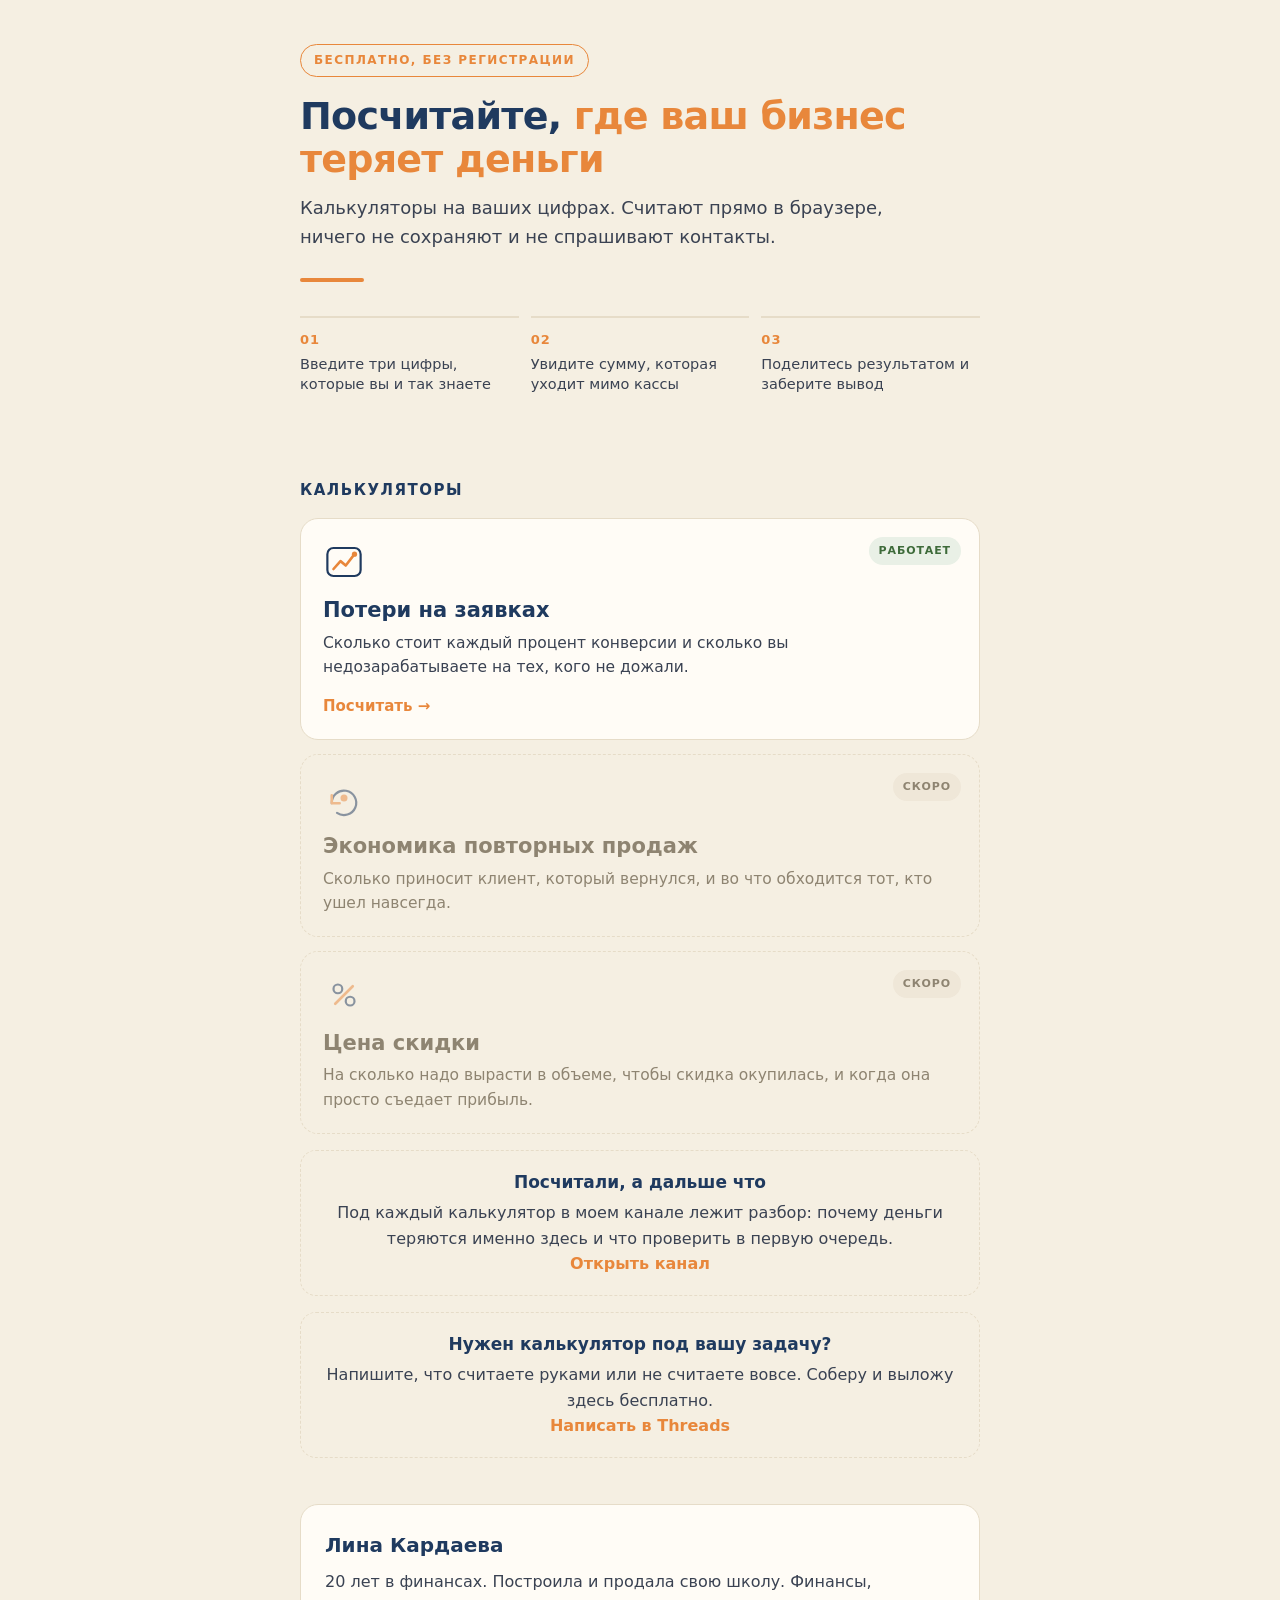
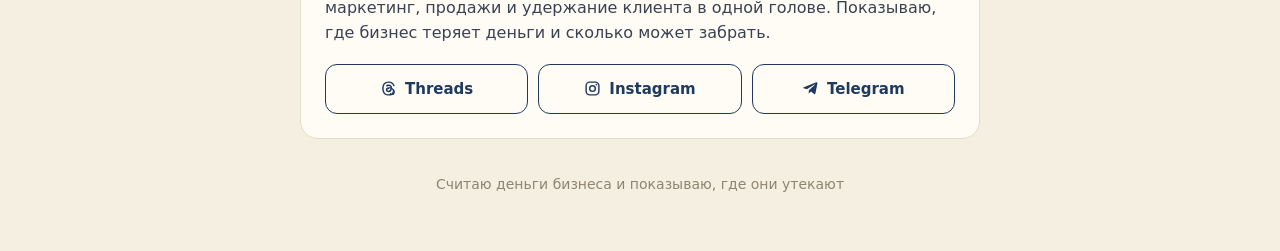
==== index.html @ e1239f13 "Воронка: калькулятор и витрина ведут в Telegram-канал за разбором Co-Authored-By: Claude Opus 5 <nor" ====
<!doctype html>
<html lang="ru">
<head>
<meta charset="utf-8">
<meta name="viewport" content="width=device-width, initial-scale=1">
<title>Калькуляторы для собственника. Лина Кардаева</title>
<meta name="description" content="Бесплатные калькуляторы: где бизнес теряет деньги и сколько может забрать. Считают в браузере, без регистрации.">
<style>
  :root{
    --bg:#F5EFE2; --blue:#1F3A5F; --orange:#E8873B;
    --body:#3A4252; --mute:#8E8471; --card:#FFFCF6; --line:#E6DCC8;
  }
  *{box-sizing:border-box}
  html{-webkit-text-size-adjust:100%}
  body{
    margin:0; background:var(--bg); color:var(--body);
    font:17px/1.6 "Segoe UI",system-ui,-apple-system,sans-serif;
  }
  .wrap{max-width:720px; margin:0 auto; padding:0 20px 56px}

  /* шапка */
  .hero{padding:44px 0 34px; position:relative}
  .kicker{
    display:inline-block; color:var(--orange); font-weight:700; font-size:12px;
    letter-spacing:.12em; text-transform:uppercase; border:1.5px solid var(--orange);
    border-radius:999px; padding:6px 13px;
  }
  h1{
    color:var(--blue); font-size:38px; line-height:1.12; letter-spacing:-.02em;
    margin:18px 0 14px; font-weight:700;
  }
  h1 em{font-style:normal; color:var(--orange)}
  .lead{font-size:18px; max-width:34em; margin:0}
  .rule{height:4px; width:64px; background:var(--orange); border-radius:2px; margin:26px 0 0}

  /* как работает */
  .steps{display:grid; grid-template-columns:repeat(3,1fr); gap:12px; margin:34px 0 6px}
  .step{background:transparent; border-top:2px solid var(--line); padding-top:12px}
  .step .n{color:var(--orange); font-weight:700; font-size:13px; letter-spacing:.08em}
  .step .s{font-size:14.5px; color:var(--body); margin-top:3px; line-height:1.4}

  /* карточки */
  h2.sec{color:var(--blue); font-size:15px; letter-spacing:.1em; text-transform:uppercase; margin:44px 0 16px}
  .grid{display:grid; gap:14px}
  .card{
    display:block; text-decoration:none; background:var(--card); border:1.5px solid var(--line);
    border-radius:18px; padding:22px 22px 20px; position:relative; overflow:hidden;
    transition:transform .18s ease, border-color .18s ease, box-shadow .18s ease;
  }
  a.card:hover{transform:translateY(-3px); border-color:var(--orange); box-shadow:0 10px 26px rgba(31,58,95,.10)}
  .card .ico{width:42px; height:42px; margin-bottom:14px; display:block}
  .card .t{color:var(--blue); font-size:21px; font-weight:700; line-height:1.25}
  .card .d{font-size:15.5px; margin-top:7px; color:var(--body)}
  .card .go{display:inline-block; margin-top:14px; color:var(--orange); font-weight:700; font-size:15px}
  .tag{
    position:absolute; top:18px; right:18px; font-size:11px; font-weight:700; letter-spacing:.08em;
    text-transform:uppercase; padding:5px 10px; border-radius:999px;
  }
  .tag.live{background:#E9F0E6; color:#3E6B3A}
  .tag.soon{background:#EFE7D8; color:var(--mute)}
  .card.soon{border-style:dashed; background:transparent}
  .card.soon .t,.card.soon .d{color:var(--mute)}
  .card.soon .ico{opacity:.5}

  /* про автора */
  .ask{
    margin-top:16px; background:transparent; border:1.5px dashed var(--line);
    border-radius:16px; padding:18px 20px; text-align:center; font-size:16px; color:var(--body);
  }
  .ask b{color:var(--blue); display:block; font-size:17px; margin-bottom:4px}
  .ask a{color:var(--orange); font-weight:700; text-decoration:none}
  .ask a:hover{text-decoration:underline}

  .about{
    margin-top:46px; background:var(--card); border:1.5px solid var(--line);
    border-radius:18px; padding:24px;
  }
  .about h3{color:var(--blue); font-size:20px; margin:0 0 8px}
  .about p{margin:0; font-size:16px}
  .links{display:grid; grid-template-columns:repeat(3,1fr); gap:10px; margin-top:18px}
  .links a{
    display:flex; align-items:center; justify-content:center; gap:8px; text-decoration:none;
    border:1.5px solid var(--blue); color:var(--blue); border-radius:12px; padding:12px 8px;
    font-weight:600; font-size:15px; background:transparent; transition:background .16s ease, color .16s ease;
  }
  .links a:hover{background:var(--blue); color:#fff}
  .links a svg{width:17px; height:17px; flex:none}

  footer{margin-top:34px; font-size:14px; color:var(--mute); text-align:center}

  @media (max-width:560px){
    h1{font-size:30px}
    .lead{font-size:16.5px}
    .steps{grid-template-columns:1fr; gap:14px}
    .links{grid-template-columns:1fr}
    .wrap{padding:0 18px 44px}
  }
</style>
</head>
<body>
<div class="wrap">

  <header class="hero">
    <span class="kicker">Бесплатно, без регистрации</span>
    <h1>Посчитайте, <em>где ваш бизнес теряет деньги</em></h1>
    <p class="lead">Калькуляторы на ваших цифрах. Считают прямо в браузере, ничего не сохраняют и не спрашивают контакты.</p>
    <div class="rule"></div>

    <div class="steps">
      <div class="step"><div class="n">01</div><div class="s">Введите три цифры, которые вы и так знаете</div></div>
      <div class="step"><div class="n">02</div><div class="s">Увидите сумму, которая уходит мимо кассы</div></div>
      <div class="step"><div class="n">03</div><div class="s">Поделитесь результатом и заберите вывод</div></div>
    </div>
  </header>

  <h2 class="sec">Калькуляторы</h2>
  <div class="grid">

    <a class="card" href="zayavki/">
      <span class="tag live">Работает</span>
      <svg class="ico" viewBox="0 0 48 48" fill="none" xmlns="http://www.w3.org/2000/svg" aria-hidden="true">
        <rect x="5" y="8" width="38" height="32" rx="7" stroke="#1F3A5F" stroke-width="2.5"/>
        <path d="M12 32l8-9 6 5 10-13" stroke="#E8873B" stroke-width="3" stroke-linecap="round" stroke-linejoin="round"/>
        <circle cx="36" cy="15" r="3" fill="#E8873B"/>
      </svg>
      <div class="t">Потери на заявках</div>
      <div class="d">Сколько стоит каждый процент конверсии и сколько вы недозарабатываете на тех, кого не дожали.</div>
      <span class="go">Посчитать →</span>
    </a>

    <div class="card soon">
      <span class="tag soon">Скоро</span>
      <svg class="ico" viewBox="0 0 48 48" fill="none" xmlns="http://www.w3.org/2000/svg" aria-hidden="true">
        <path d="M10 30a14 14 0 1 1 6 11" stroke="#1F3A5F" stroke-width="2.5" stroke-linecap="round"/>
        <path d="M10 21v9h9" stroke="#E8873B" stroke-width="3" stroke-linecap="round" stroke-linejoin="round"/>
        <circle cx="24" cy="24" r="4" fill="#E8873B"/>
      </svg>
      <div class="t">Экономика повторных продаж</div>
      <div class="d">Сколько приносит клиент, который вернулся, и во что обходится тот, кто ушел навсегда.</div>
    </div>

    <div class="card soon">
      <span class="tag soon">Скоро</span>
      <svg class="ico" viewBox="0 0 48 48" fill="none" xmlns="http://www.w3.org/2000/svg" aria-hidden="true">
        <path d="M14 34L34 14" stroke="#E8873B" stroke-width="3" stroke-linecap="round"/>
        <circle cx="17" cy="17" r="5" stroke="#1F3A5F" stroke-width="2.5"/>
        <circle cx="31" cy="31" r="5" stroke="#1F3A5F" stroke-width="2.5"/>
      </svg>
      <div class="t">Цена скидки</div>
      <div class="d">На сколько надо вырасти в объеме, чтобы скидка окупилась, и когда она просто съедает прибыль.</div>
    </div>

  </div>

  <p class="ask">
    <b>Посчитали, а дальше что</b>
    Под каждый калькулятор в моем канале лежит разбор: почему деньги теряются именно здесь и что проверить в первую очередь.
    <br><a href="https://t.me/linakardaeva">Открыть канал</a>
  </p>

  <p class="ask">
    <b>Нужен калькулятор под вашу задачу?</b>
    Напишите, что считаете руками или не считаете вовсе. Соберу и выложу здесь бесплатно.
    <br><a href="https://www.threads.com/@lina_kardaeva">Написать в Threads</a>
  </p>

  <section class="about">
    <h3>Лина Кардаева</h3>
    <p>20 лет в финансах. Построила и продала свою школу. Финансы, маркетинг, продажи и удержание клиента в одной голове. Показываю, где бизнес теряет деньги и сколько может забрать.</p>
    <div class="links">
      <a href="https://www.threads.com/@lina_kardaeva">
        <svg viewBox="0 0 24 24" fill="currentColor" aria-hidden="true"><path d="M12.2 22h-.06c-3.03-.02-5.36-1.02-6.92-2.97C3.83 17.3 3.11 14.9 3.09 12v-.02c.02-2.9.74-5.3 2.13-7.03C6.78 3 9.11 2.02 12.14 2h.06c2.32.02 4.26.62 5.77 1.78 1.42 1.1 2.42 2.66 2.97 4.65l-1.94.54c-.93-3.34-3.3-5.04-6.81-5.06-2.4.02-4.2.77-5.37 2.23-1.1 1.37-1.66 3.34-1.68 5.86.02 2.52.58 4.5 1.68 5.86 1.17 1.46 2.98 2.21 5.37 2.23 2.16-.02 3.59-.52 4.78-1.68 1.36-1.32 1.33-2.94 .9-3.93-.26-.58-.72-1.06-1.35-1.42-.16 1.11-.51 2.01-1.05 2.69-.72.9-1.75 1.4-3.06 1.46-.99.06-1.95-.18-2.69-.66-.88-.58-1.4-1.46-1.46-2.5-.11-2.04 1.51-3.5 4.03-3.65.9-.05 1.74-.01 2.51.12-.1-.62-.31-1.11-.62-1.46-.42-.48-1.08-.72-1.95-.73h-.03c-.7 0-1.65.19-2.26 1.1l-1.65-1.11c.81-1.2 2.13-1.87 3.91-1.87h.04c2.98.02 4.75 1.85 4.93 5.02.1.04.2.09.3.14 1.42.67 2.46 1.68 3 2.93.76 1.74.83 4.57-1.47 6.8C17.5 21.32 15.5 22 12.2 22Zm.87-9.3c-.2 0-.41 0-.62.02-1.9.11-2.19.99-2.16 1.51.04.7.79 1.03 1.51.99 1.34-.07 2.6-.6 2.82-3.4-.5-.09-1.02-.13-1.55-.12Z"/></svg>
        Threads
      </a>
      <a href="https://www.instagram.com/lina_kardaeva">
        <svg viewBox="0 0 24 24" fill="none" stroke="currentColor" stroke-width="2" aria-hidden="true"><rect x="3" y="3" width="18" height="18" rx="5"/><circle cx="12" cy="12" r="4"/><circle cx="17.5" cy="6.5" r="1.2" fill="currentColor" stroke="none"/></svg>
        Instagram
      </a>
      <a href="https://t.me/linakardaeva">
        <svg viewBox="0 0 24 24" fill="currentColor" aria-hidden="true"><path d="M21.9 4.3 18.9 19c-.2 1-.8 1.3-1.7.8l-4.6-3.4-2.2 2.1c-.3.3-.5.5-1 .5l.3-4.7 8.5-7.7c.4-.3-.1-.5-.6-.2L6.9 12.9l-4.5-1.4c-1-.3-1-1 .2-1.4l17.6-6.8c.8-.3 1.5.2 1.2 1Z"/></svg>
        Telegram
      </a>
    </div>
  </section>

  <footer>Считаю деньги бизнеса и показываю, где они утекают</footer>
</div>
</body>
</html>
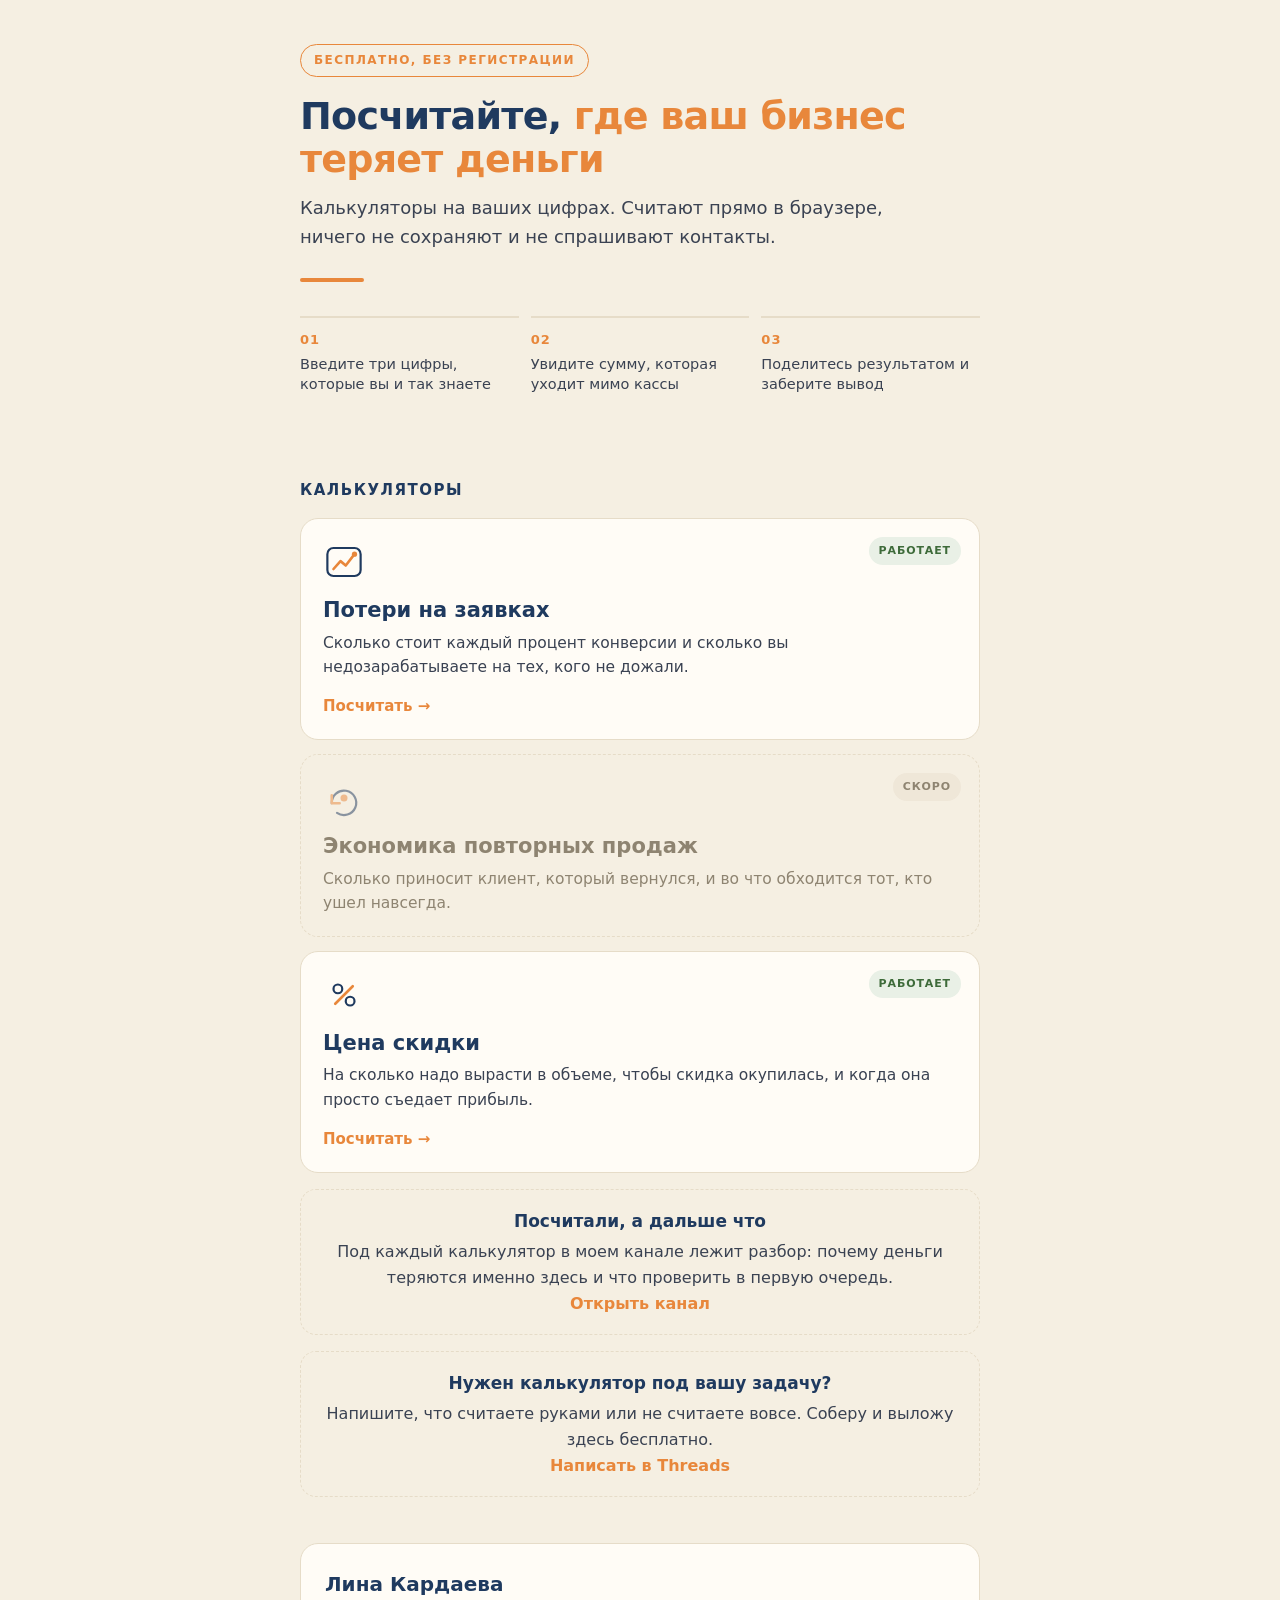
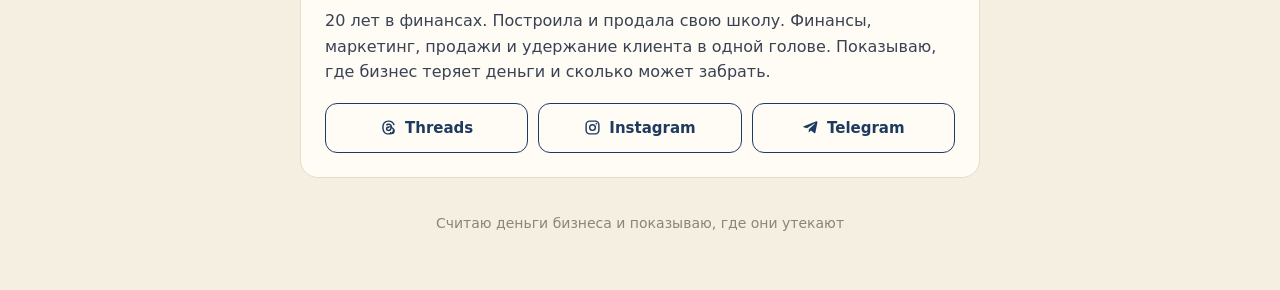
==== commit 39cab4d3: "Калькулятор цены скидки: считает падение прибыли и нужный рост объема Co-Authored-By: Claude Opus 5 " ====
--- a/index.html
+++ b/index.html
@@ -139,8 +139,8 @@
       <div class="d">Сколько приносит клиент, который вернулся, и во что обходится тот, кто ушел навсегда.</div>
     </div>
 
-    <div class="card soon">
-      <span class="tag soon">Скоро</span>
+    <a class="card" href="skidka/">
+      <span class="tag live">Работает</span>
       <svg class="ico" viewBox="0 0 48 48" fill="none" xmlns="http://www.w3.org/2000/svg" aria-hidden="true">
         <path d="M14 34L34 14" stroke="#E8873B" stroke-width="3" stroke-linecap="round"/>
         <circle cx="17" cy="17" r="5" stroke="#1F3A5F" stroke-width="2.5"/>
@@ -148,7 +148,8 @@
       </svg>
       <div class="t">Цена скидки</div>
       <div class="d">На сколько надо вырасти в объеме, чтобы скидка окупилась, и когда она просто съедает прибыль.</div>
-    </div>
+      <span class="go">Посчитать →</span>
+    </a>
 
   </div>
 
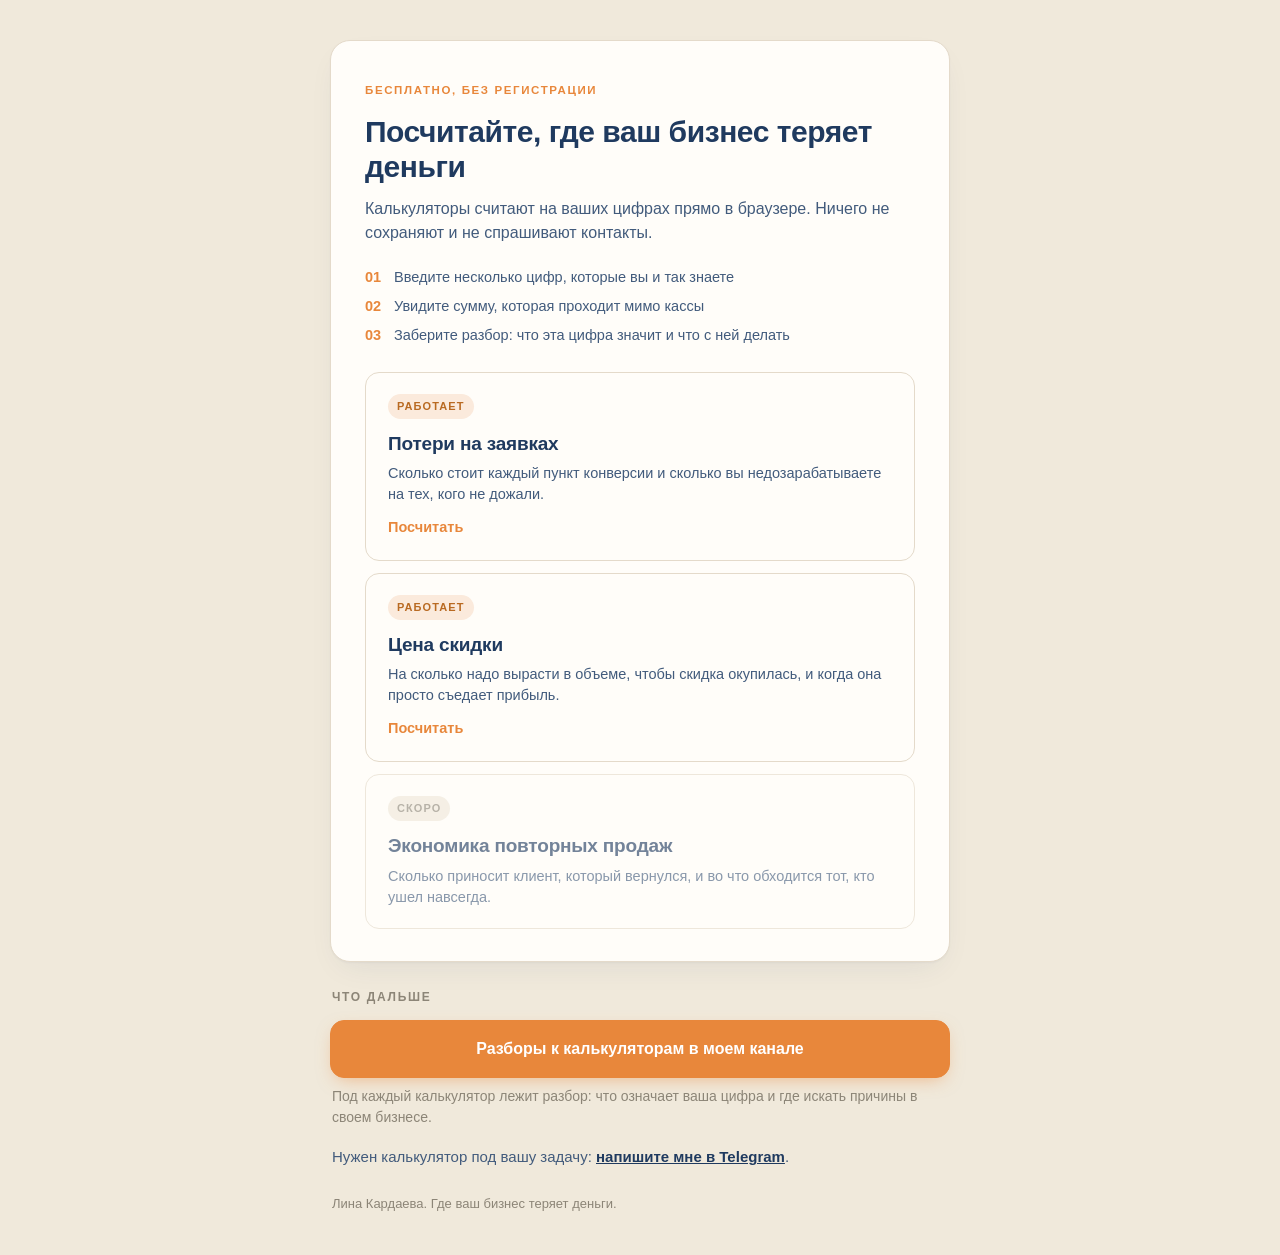
==== commit ff707754: "Витрина калькуляторов: единая продуктовая система, проброс источника в калькулятор Co-Authored-By: C" ====
--- a/index.html
+++ b/index.html
@@ -7,184 +7,209 @@
 <meta name="description" content="Бесплатные калькуляторы: где бизнес теряет деньги и сколько может забрать. Считают в браузере, без регистрации.">
 <style>
   :root{
-    --bg:#F5EFE2; --blue:#1F3A5F; --orange:#E8873B;
-    --body:#3A4252; --mute:#8E8471; --card:#FFFCF6; --line:#E6DCC8;
+    --bg:#F0E9DB; --surface:#FFFDF9; --surface-2:#F7F2E7;
+    --blue:#1F3A5F; --blue-soft:#425B7C;
+    --orange:#E8873B; --orange-dark:#D2762C;
+    --body:#3A4252; --mute:#8C8577;
+    --line:#E4DACA; --line-strong:#D6C9B4;
+    --radius:20px; --radius-sm:14px;
   }
   *{box-sizing:border-box}
   html{-webkit-text-size-adjust:100%}
   body{
     margin:0; background:var(--bg); color:var(--body);
-    font:17px/1.6 "Segoe UI",system-ui,-apple-system,sans-serif;
-  }
-  .wrap{max-width:720px; margin:0 auto; padding:0 20px 56px}
-
-  /* шапка */
-  .hero{padding:44px 0 34px; position:relative}
-  .kicker{
-    display:inline-block; color:var(--orange); font-weight:700; font-size:12px;
-    letter-spacing:.12em; text-transform:uppercase; border:1.5px solid var(--orange);
-    border-radius:999px; padding:6px 13px;
-  }
-  h1{
-    color:var(--blue); font-size:38px; line-height:1.12; letter-spacing:-.02em;
-    margin:18px 0 14px; font-weight:700;
-  }
-  h1 em{font-style:normal; color:var(--orange)}
-  .lead{font-size:18px; max-width:34em; margin:0}
-  .rule{height:4px; width:64px; background:var(--orange); border-radius:2px; margin:26px 0 0}
-
-  /* как работает */
-  .steps{display:grid; grid-template-columns:repeat(3,1fr); gap:12px; margin:34px 0 6px}
-  .step{background:transparent; border-top:2px solid var(--line); padding-top:12px}
-  .step .n{color:var(--orange); font-weight:700; font-size:13px; letter-spacing:.08em}
-  .step .s{font-size:14.5px; color:var(--body); margin-top:3px; line-height:1.4}
-
-  /* карточки */
-  h2.sec{color:var(--blue); font-size:15px; letter-spacing:.1em; text-transform:uppercase; margin:44px 0 16px}
-  .grid{display:grid; gap:14px}
+    font:16px/1.55 -apple-system,BlinkMacSystemFont,"Segoe UI",Roboto,"Helvetica Neue",sans-serif;
+    -webkit-font-smoothing:antialiased;
+    display:flex; flex-direction:column; justify-content:center;
+    min-height:100vh; min-height:100dvh; padding:40px 20px;
+  }
+  .page{width:100%; max-width:620px; margin:0 auto}
   .card{
-    display:block; text-decoration:none; background:var(--card); border:1.5px solid var(--line);
-    border-radius:18px; padding:22px 22px 20px; position:relative; overflow:hidden;
-    transition:transform .18s ease, border-color .18s ease, box-shadow .18s ease;
-  }
-  a.card:hover{transform:translateY(-3px); border-color:var(--orange); box-shadow:0 10px 26px rgba(31,58,95,.10)}
-  .card .ico{width:42px; height:42px; margin-bottom:14px; display:block}
-  .card .t{color:var(--blue); font-size:21px; font-weight:700; line-height:1.25}
-  .card .d{font-size:15.5px; margin-top:7px; color:var(--body)}
-  .card .go{display:inline-block; margin-top:14px; color:var(--orange); font-weight:700; font-size:15px}
+    background:var(--surface); border:1px solid var(--line); border-radius:var(--radius);
+    padding:36px 34px 32px;
+    box-shadow:0 1px 2px rgba(31,58,95,.04), 0 12px 32px -12px rgba(31,58,95,.10);
+  }
+  .eyebrow{
+    display:inline-block; color:var(--orange); font-weight:700; font-size:11.5px;
+    letter-spacing:.14em; text-transform:uppercase; margin-bottom:14px;
+  }
+  h1{color:var(--blue); font-size:30px; line-height:1.18; letter-spacing:-.015em; margin:0 0 12px; font-weight:700}
+  .sub{color:var(--blue-soft); margin:0 0 22px; font-size:16px; line-height:1.5}
+  .promise{
+    display:flex; gap:11px; align-items:flex-start;
+    background:var(--surface-2); border-radius:var(--radius-sm);
+    padding:13px 15px; margin-bottom:28px;
+    font-size:14.5px; line-height:1.45; color:var(--blue-soft);
+  }
+  .promise i{flex:none; width:7px; height:7px; border-radius:50%; background:var(--orange); margin-top:7px}
+  .field{margin-bottom:18px}
+  .field:last-child{margin-bottom:0}
+  label{display:block; font-size:13.5px; font-weight:600; color:var(--mute); margin-bottom:7px; letter-spacing:.01em}
+  input{
+    width:100%; height:56px; padding:0 16px;
+    font:600 19px/1 -apple-system,BlinkMacSystemFont,"Segoe UI",Roboto,sans-serif;
+    color:var(--blue); background:#fff;
+    border:1.5px solid var(--line-strong); border-radius:var(--radius-sm);
+    outline:none; transition:border-color .15s ease, box-shadow .15s ease;
+    -moz-appearance:textfield;
+  }
+  input::-webkit-outer-spin-button,
+  input::-webkit-inner-spin-button{-webkit-appearance:none; margin:0}
+  input::placeholder{color:#B8AE9C; font-weight:400}
+  input:hover{border-color:#C6B79E}
+  input:focus{border-color:var(--orange); box-shadow:0 0 0 4px rgba(232,135,59,.14)}
+  .out{margin-top:18px}
+  .result-head{background:var(--blue); border-radius:var(--radius); padding:26px 28px; color:#fff; margin-bottom:14px}
+  .conv{font-size:14px; color:#B9C7D9; letter-spacing:.01em}
+  .conv b{display:block; color:#fff; font-size:44px; line-height:1.1; font-weight:700; letter-spacing:-.02em; margin-top:6px}
+  .lost{color:#9FB2C7; font-size:14.5px; margin-top:12px; line-height:1.45}
+  .row{
+    background:var(--surface); border:1px solid var(--line); border-radius:var(--radius-sm);
+    padding:18px 20px; margin-bottom:10px; display:flex; flex-direction:column; gap:3px;
+  }
+  .row .t{font-size:13px; font-weight:600; color:var(--mute); letter-spacing:.02em; text-transform:uppercase}
+  .row .m{font-size:14.5px; color:var(--blue-soft)}
+  .row .y{font-size:27px; font-weight:700; color:var(--orange); line-height:1.15; letter-spacing:-.015em; margin-top:5px}
+  .warn{background:#FBEADC; border:1px solid #F1CFAE; padding:16px 18px; border-radius:var(--radius-sm); color:#8A5A2B; font-size:15px; line-height:1.5}
+  .fine{font-size:13.5px; color:var(--mute); line-height:1.5; margin:16px 2px 0}
+  .act{margin-top:26px}
+  .act h2{font-size:12px; font-weight:700; color:var(--mute); letter-spacing:.14em; text-transform:uppercase; margin:0 0 14px; padding-left:2px}
+  a.btn,button.btn{
+    display:block; width:100%; text-align:center; text-decoration:none; cursor:pointer;
+    padding:17px 20px; border-radius:var(--radius-sm); font-size:16px; font-weight:600;
+    font-family:inherit; margin-bottom:10px; line-height:1.35;
+    border:1.5px solid var(--line-strong); background:var(--surface); color:var(--blue);
+    transition:border-color .15s ease, background .15s ease, transform .12s ease;
+  }
+  a.btn:hover,button.btn:hover{border-color:var(--blue); transform:translateY(-1px)}
+  a.btn.pri,button.btn.pri{background:var(--orange); border-color:var(--orange); color:#fff; box-shadow:0 6px 18px -6px rgba(232,135,59,.55)}
+  a.btn.pri:hover{background:var(--orange-dark); border-color:var(--orange-dark)}
+  .hint{font-size:14px; color:var(--mute); line-height:1.5; margin:-2px 2px 18px}
+  .offer{font-size:15px; color:var(--blue-soft); margin:18px 2px 0; line-height:1.5}
+  .offer a{color:var(--blue); font-weight:600}
+  footer{margin:26px 2px 0; font-size:13px; color:var(--mute)}
+  .hidden{display:none !important}
+  @media (max-width:560px){
+    body{padding:22px 16px; justify-content:flex-start}
+    .card{padding:26px 20px 24px; border-radius:18px}
+    h1{font-size:25px}
+    .sub{font-size:15.5px}
+    .promise{padding:12px 14px; font-size:14px; margin-bottom:24px}
+    .result-head{padding:22px 20px}
+    .conv b{font-size:38px}
+    .row{padding:16px 18px}
+    .row .y{font-size:24px}
+    a.btn,button.btn{padding:16px 18px; font-size:15.5px}
+  }
+
+  /* витрина */
+  .grid{display:grid; gap:12px; margin-top:4px}
+  .tile{
+    display:block; text-decoration:none; background:var(--surface);
+    border:1px solid var(--line); border-radius:var(--radius-sm);
+    padding:20px 22px; transition:border-color .15s ease, transform .12s ease;
+  }
+  a.tile:hover{border-color:var(--blue); transform:translateY(-1px)}
+  .tile.soon{opacity:.62}
   .tag{
-    position:absolute; top:18px; right:18px; font-size:11px; font-weight:700; letter-spacing:.08em;
-    text-transform:uppercase; padding:5px 10px; border-radius:999px;
-  }
-  .tag.live{background:#E9F0E6; color:#3E6B3A}
-  .tag.soon{background:#EFE7D8; color:var(--mute)}
-  .card.soon{border-style:dashed; background:transparent}
-  .card.soon .t,.card.soon .d{color:var(--mute)}
-  .card.soon .ico{opacity:.5}
-
-  /* про автора */
-  .ask{
-    margin-top:16px; background:transparent; border:1.5px dashed var(--line);
-    border-radius:16px; padding:18px 20px; text-align:center; font-size:16px; color:var(--body);
-  }
-  .ask b{color:var(--blue); display:block; font-size:17px; margin-bottom:4px}
-  .ask a{color:var(--orange); font-weight:700; text-decoration:none}
-  .ask a:hover{text-decoration:underline}
-
-  .about{
-    margin-top:46px; background:var(--card); border:1.5px solid var(--line);
-    border-radius:18px; padding:24px;
-  }
-  .about h3{color:var(--blue); font-size:20px; margin:0 0 8px}
-  .about p{margin:0; font-size:16px}
-  .links{display:grid; grid-template-columns:repeat(3,1fr); gap:10px; margin-top:18px}
-  .links a{
-    display:flex; align-items:center; justify-content:center; gap:8px; text-decoration:none;
-    border:1.5px solid var(--blue); color:var(--blue); border-radius:12px; padding:12px 8px;
-    font-weight:600; font-size:15px; background:transparent; transition:background .16s ease, color .16s ease;
-  }
-  .links a:hover{background:var(--blue); color:#fff}
-  .links a svg{width:17px; height:17px; flex:none}
-
-  footer{margin-top:34px; font-size:14px; color:var(--mute); text-align:center}
-
-  @media (max-width:560px){
-    h1{font-size:30px}
-    .lead{font-size:16.5px}
-    .steps{grid-template-columns:1fr; gap:14px}
-    .links{grid-template-columns:1fr}
-    .wrap{padding:0 18px 44px}
-  }
+    display:inline-block; font-size:11px; font-weight:700; letter-spacing:.1em;
+    text-transform:uppercase; padding:4px 9px; border-radius:999px; margin-bottom:10px;
+  }
+  .tag.live{background:#FBEADC; color:#B96A22}
+  .tag.soon{background:#EFE8DA; color:var(--mute)}
+  .tile .t{font-size:19px; font-weight:700; color:var(--blue); letter-spacing:-.01em; margin-bottom:5px}
+  .tile .d{font-size:14.5px; color:var(--blue-soft); line-height:1.45}
+  .tile .go{display:inline-block; margin-top:11px; font-size:14.5px; font-weight:600; color:var(--orange)}
+  .steps{margin:0 0 26px; padding:0; list-style:none}
+  .steps li{
+    display:flex; gap:11px; align-items:flex-start;
+    font-size:14.5px; color:var(--blue-soft); line-height:1.45; margin-bottom:8px;
+  }
+  .steps b{flex:none; color:var(--orange); font-weight:700; min-width:18px}
 </style>
 </head>
 <body>
-<div class="wrap">
-
-  <header class="hero">
-    <span class="kicker">Бесплатно, без регистрации</span>
-    <h1>Посчитайте, <em>где ваш бизнес теряет деньги</em></h1>
-    <p class="lead">Калькуляторы на ваших цифрах. Считают прямо в браузере, ничего не сохраняют и не спрашивают контакты.</p>
-    <div class="rule"></div>
-
-    <div class="steps">
-      <div class="step"><div class="n">01</div><div class="s">Введите три цифры, которые вы и так знаете</div></div>
-      <div class="step"><div class="n">02</div><div class="s">Увидите сумму, которая уходит мимо кассы</div></div>
-      <div class="step"><div class="n">03</div><div class="s">Поделитесь результатом и заберите вывод</div></div>
+
+<div class="page">
+
+  <div class="card">
+    <div class="eyebrow">Бесплатно, без регистрации</div>
+    <h1>Посчитайте, где ваш бизнес теряет деньги</h1>
+    <p class="sub">Калькуляторы считают на ваших цифрах прямо в браузере. Ничего не сохраняют и не спрашивают контакты.</p>
+
+    <ul class="steps">
+      <li><b>01</b><span>Введите несколько цифр, которые вы и так знаете</span></li>
+      <li><b>02</b><span>Увидите сумму, которая проходит мимо кассы</span></li>
+      <li><b>03</b><span>Заберите разбор: что эта цифра значит и что с ней делать</span></li>
+    </ul>
+
+    <div class="grid">
+      <a class="tile" id="tile-zayavki" href="zayavki/">
+        <span class="tag live">Работает</span>
+        <div class="t">Потери на заявках</div>
+        <div class="d">Сколько стоит каждый пункт конверсии и сколько вы недозарабатываете на тех, кого не дожали.</div>
+        <span class="go">Посчитать</span>
+      </a>
+
+      <a class="tile" id="tile-skidka" href="skidka/">
+        <span class="tag live">Работает</span>
+        <div class="t">Цена скидки</div>
+        <div class="d">На сколько надо вырасти в объеме, чтобы скидка окупилась, и когда она просто съедает прибыль.</div>
+        <span class="go">Посчитать</span>
+      </a>
+
+      <div class="tile soon">
+        <span class="tag soon">Скоро</span>
+        <div class="t">Экономика повторных продаж</div>
+        <div class="d">Сколько приносит клиент, который вернулся, и во что обходится тот, кто ушел навсегда.</div>
+      </div>
     </div>
-  </header>
-
-  <h2 class="sec">Калькуляторы</h2>
-  <div class="grid">
-
-    <a class="card" href="zayavki/">
-      <span class="tag live">Работает</span>
-      <svg class="ico" viewBox="0 0 48 48" fill="none" xmlns="http://www.w3.org/2000/svg" aria-hidden="true">
-        <rect x="5" y="8" width="38" height="32" rx="7" stroke="#1F3A5F" stroke-width="2.5"/>
-        <path d="M12 32l8-9 6 5 10-13" stroke="#E8873B" stroke-width="3" stroke-linecap="round" stroke-linejoin="round"/>
-        <circle cx="36" cy="15" r="3" fill="#E8873B"/>
-      </svg>
-      <div class="t">Потери на заявках</div>
-      <div class="d">Сколько стоит каждый процент конверсии и сколько вы недозарабатываете на тех, кого не дожали.</div>
-      <span class="go">Посчитать →</span>
-    </a>
-
-    <div class="card soon">
-      <span class="tag soon">Скоро</span>
-      <svg class="ico" viewBox="0 0 48 48" fill="none" xmlns="http://www.w3.org/2000/svg" aria-hidden="true">
-        <path d="M10 30a14 14 0 1 1 6 11" stroke="#1F3A5F" stroke-width="2.5" stroke-linecap="round"/>
-        <path d="M10 21v9h9" stroke="#E8873B" stroke-width="3" stroke-linecap="round" stroke-linejoin="round"/>
-        <circle cx="24" cy="24" r="4" fill="#E8873B"/>
-      </svg>
-      <div class="t">Экономика повторных продаж</div>
-      <div class="d">Сколько приносит клиент, который вернулся, и во что обходится тот, кто ушел навсегда.</div>
-    </div>
-
-    <a class="card" href="skidka/">
-      <span class="tag live">Работает</span>
-      <svg class="ico" viewBox="0 0 48 48" fill="none" xmlns="http://www.w3.org/2000/svg" aria-hidden="true">
-        <path d="M14 34L34 14" stroke="#E8873B" stroke-width="3" stroke-linecap="round"/>
-        <circle cx="17" cy="17" r="5" stroke="#1F3A5F" stroke-width="2.5"/>
-        <circle cx="31" cy="31" r="5" stroke="#1F3A5F" stroke-width="2.5"/>
-      </svg>
-      <div class="t">Цена скидки</div>
-      <div class="d">На сколько надо вырасти в объеме, чтобы скидка окупилась, и когда она просто съедает прибыль.</div>
-      <span class="go">Посчитать →</span>
-    </a>
-
   </div>
 
-  <p class="ask">
-    <b>Посчитали, а дальше что</b>
-    Под каждый калькулятор в моем канале лежит разбор: почему деньги теряются именно здесь и что проверить в первую очередь.
-    <br><a href="https://t.me/linakardaeva">Открыть канал</a>
-  </p>
-
-  <p class="ask">
-    <b>Нужен калькулятор под вашу задачу?</b>
-    Напишите, что считаете руками или не считаете вовсе. Соберу и выложу здесь бесплатно.
-    <br><a href="https://www.threads.com/@lina_kardaeva">Написать в Threads</a>
-  </p>
-
-  <section class="about">
-    <h3>Лина Кардаева</h3>
-    <p>20 лет в финансах. Построила и продала свою школу. Финансы, маркетинг, продажи и удержание клиента в одной голове. Показываю, где бизнес теряет деньги и сколько может забрать.</p>
-    <div class="links">
-      <a href="https://www.threads.com/@lina_kardaeva">
-        <svg viewBox="0 0 24 24" fill="currentColor" aria-hidden="true"><path d="M12.2 22h-.06c-3.03-.02-5.36-1.02-6.92-2.97C3.83 17.3 3.11 14.9 3.09 12v-.02c.02-2.9.74-5.3 2.13-7.03C6.78 3 9.11 2.02 12.14 2h.06c2.32.02 4.26.62 5.77 1.78 1.42 1.1 2.42 2.66 2.97 4.65l-1.94.54c-.93-3.34-3.3-5.04-6.81-5.06-2.4.02-4.2.77-5.37 2.23-1.1 1.37-1.66 3.34-1.68 5.86.02 2.52.58 4.5 1.68 5.86 1.17 1.46 2.98 2.21 5.37 2.23 2.16-.02 3.59-.52 4.78-1.68 1.36-1.32 1.33-2.94 .9-3.93-.26-.58-.72-1.06-1.35-1.42-.16 1.11-.51 2.01-1.05 2.69-.72.9-1.75 1.4-3.06 1.46-.99.06-1.95-.18-2.69-.66-.88-.58-1.4-1.46-1.46-2.5-.11-2.04 1.51-3.5 4.03-3.65.9-.05 1.74-.01 2.51.12-.1-.62-.31-1.11-.62-1.46-.42-.48-1.08-.72-1.95-.73h-.03c-.7 0-1.65.19-2.26 1.1l-1.65-1.11c.81-1.2 2.13-1.87 3.91-1.87h.04c2.98.02 4.75 1.85 4.93 5.02.1.04.2.09.3.14 1.42.67 2.46 1.68 3 2.93.76 1.74.83 4.57-1.47 6.8C17.5 21.32 15.5 22 12.2 22Zm.87-9.3c-.2 0-.41 0-.62.02-1.9.11-2.19.99-2.16 1.51.04.7.79 1.03 1.51.99 1.34-.07 2.6-.6 2.82-3.4-.5-.09-1.02-.13-1.55-.12Z"/></svg>
-        Threads
-      </a>
-      <a href="https://www.instagram.com/lina_kardaeva">
-        <svg viewBox="0 0 24 24" fill="none" stroke="currentColor" stroke-width="2" aria-hidden="true"><rect x="3" y="3" width="18" height="18" rx="5"/><circle cx="12" cy="12" r="4"/><circle cx="17.5" cy="6.5" r="1.2" fill="currentColor" stroke="none"/></svg>
-        Instagram
-      </a>
-      <a href="https://t.me/linakardaeva">
-        <svg viewBox="0 0 24 24" fill="currentColor" aria-hidden="true"><path d="M21.9 4.3 18.9 19c-.2 1-.8 1.3-1.7.8l-4.6-3.4-2.2 2.1c-.3.3-.5.5-1 .5l.3-4.7 8.5-7.7c.4-.3-.1-.5-.6-.2L6.9 12.9l-4.5-1.4c-1-.3-1-1 .2-1.4l17.6-6.8c.8-.3 1.5.2 1.2 1Z"/></svg>
-        Telegram
-      </a>
-    </div>
-  </section>
-
-  <footer>Считаю деньги бизнеса и показываю, где они утекают</footer>
+  <div class="act">
+    <h2>Что дальше</h2>
+    <a class="btn pri" href="https://t.me/linakardaeva">Разборы к калькуляторам в моем канале</a>
+    <p class="hint">Под каждый калькулятор лежит разбор: что означает ваша цифра и где искать причины в своем бизнесе.</p>
+    <p class="offer">Нужен калькулятор под вашу задачу: <a href="https://t.me/Lina_kardaeva">напишите мне в Telegram</a>.</p>
+  </div>
+
+  <footer>Лина Кардаева. Где ваш бизнес теряет деньги.</footer>
+
 </div>
+
+<script>
+(function(){
+  // Пробрасываем источник в выбранный калькулятор, чтобы он знал, куда возвращать.
+  var qs=new URLSearchParams(location.search);
+  var ALLOWED=['threads.com','www.threads.com','threads.net','www.threads.net','instagram.com','www.instagram.com'];
+
+  function safeReturn(raw){
+    if(!raw) return null;
+    try{
+      var u=new URL(raw);
+      if(u.protocol!=='https:') return null;
+      if(ALLOWED.indexOf(u.hostname)===-1) return null;
+      return u.href;
+    }catch(e){ return null; }
+  }
+
+  var pass=new URLSearchParams();
+  var ret=safeReturn(qs.get('return'));
+  if(ret){ pass.set('return', ret); }
+  var src=(qs.get('src')||'').toLowerCase();
+  if(src==='threads' || src==='instagram'){ pass.set('src', src); }
+  var p=qs.get('p');
+  if(p && /^[A-Za-z0-9_-]{5,30}$/.test(p)){ pass.set('p', p); }
+
+  var suffix=pass.toString();
+  if(suffix){
+    ['tile-zayavki','tile-skidka'].forEach(function(id){
+      var a=document.getElementById(id);
+      if(a){ a.href=a.getAttribute('href')+'?'+suffix; }
+    });
+  }
+})();
+</script>
+
 </body>
 </html>
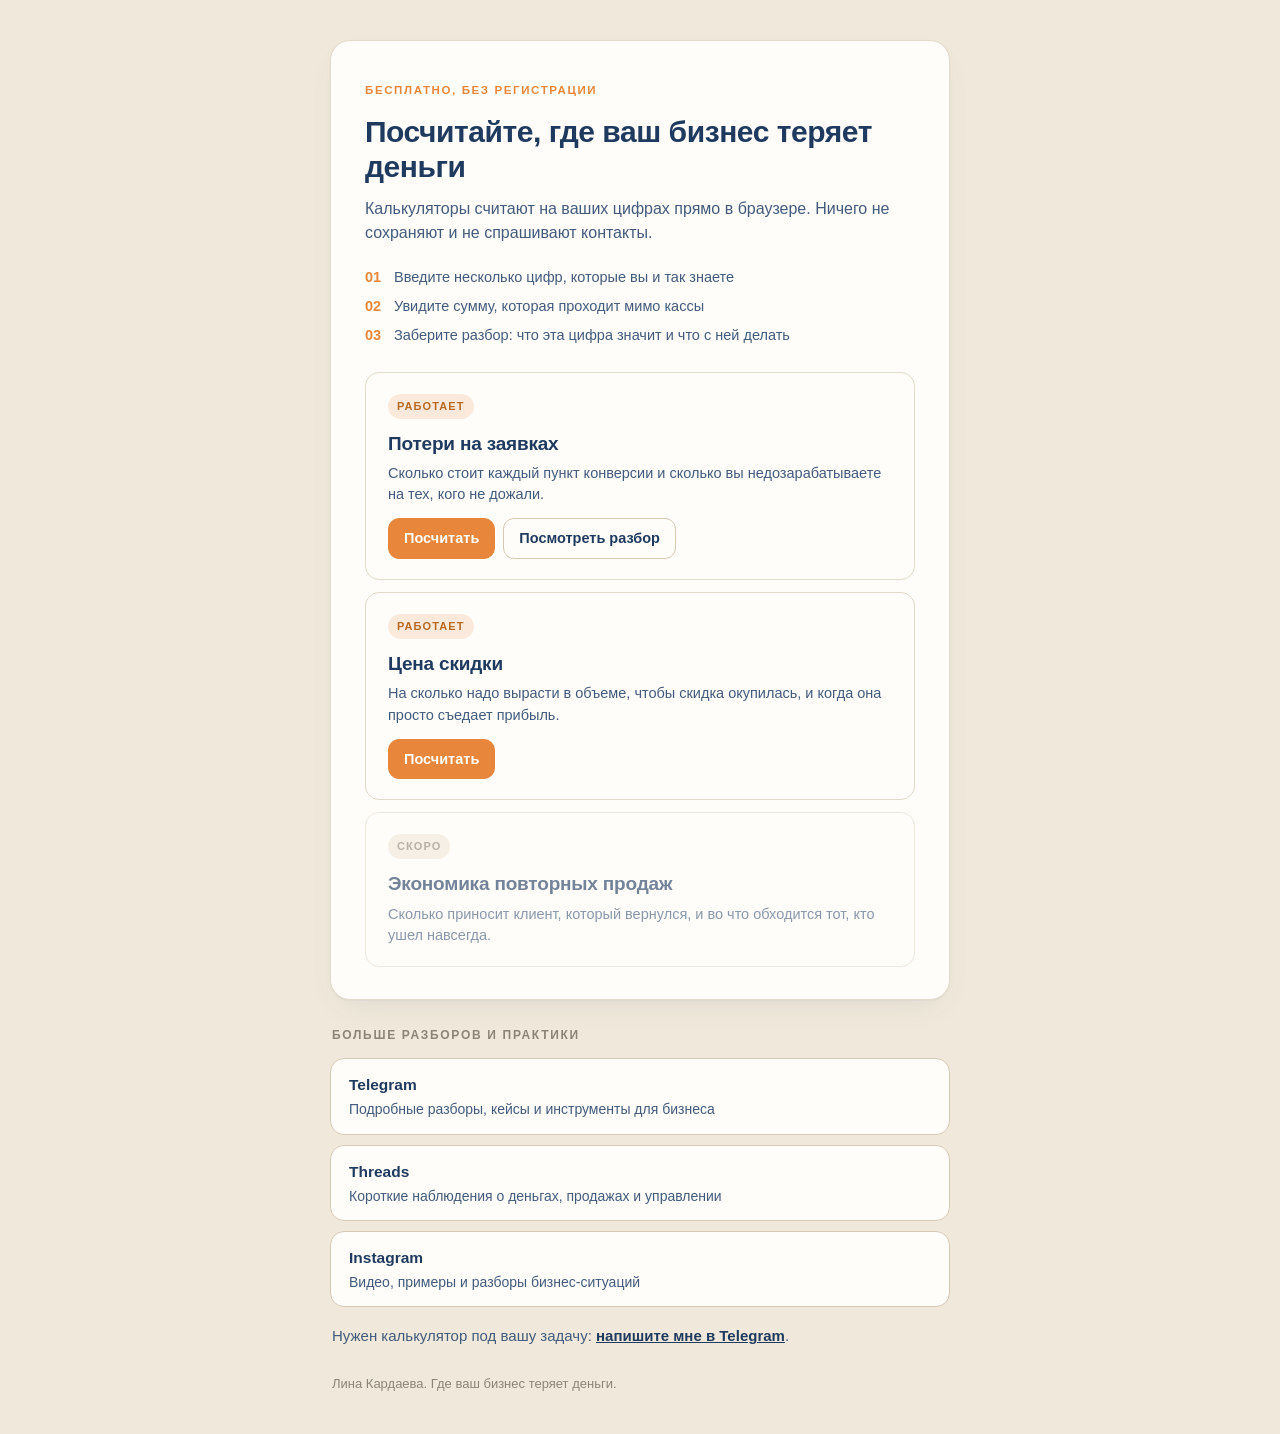
==== commit 29e277cc: "Калькулятор скидки и витрина: обещание, результат в разах, разбор из карточки, блок подписки Калькул" ====
--- a/index.html
+++ b/index.html
@@ -109,7 +109,6 @@
     border:1px solid var(--line); border-radius:var(--radius-sm);
     padding:20px 22px; transition:border-color .15s ease, transform .12s ease;
   }
-  a.tile:hover{border-color:var(--blue); transform:translateY(-1px)}
   .tile.soon{opacity:.62}
   .tag{
     display:inline-block; font-size:11px; font-weight:700; letter-spacing:.1em;
@@ -119,7 +118,24 @@
   .tag.soon{background:#EFE8DA; color:var(--mute)}
   .tile .t{font-size:19px; font-weight:700; color:var(--blue); letter-spacing:-.01em; margin-bottom:5px}
   .tile .d{font-size:14.5px; color:var(--blue-soft); line-height:1.45}
-  .tile .go{display:inline-block; margin-top:11px; font-size:14.5px; font-weight:600; color:var(--orange)}
+  .tile .acts{display:flex; flex-wrap:wrap; gap:8px; margin-top:13px}
+  .tile .acts a{
+    display:inline-block; text-decoration:none; padding:10px 15px; border-radius:11px;
+    font-size:14.5px; font-weight:600; line-height:1.3;
+    transition:border-color .15s ease, background .15s ease, transform .12s ease;
+  }
+  .tile .acts a.go{background:var(--orange); color:#fff; border:1.5px solid var(--orange)}
+  .tile .acts a.go:hover{background:var(--orange-dark); border-color:var(--orange-dark); transform:translateY(-1px)}
+  .tile .acts a.more{background:var(--surface); color:var(--blue); border:1.5px solid var(--line-strong)}
+  .tile .acts a.more:hover{border-color:var(--blue); transform:translateY(-1px)}
+  .soc{display:grid; gap:10px; margin-bottom:6px}
+  .soc a{
+    display:block; text-decoration:none; background:var(--surface); border:1.5px solid var(--line-strong);
+    border-radius:var(--radius-sm); padding:14px 18px; transition:border-color .15s ease, transform .12s ease;
+  }
+  .soc a:hover{border-color:var(--blue); transform:translateY(-1px)}
+  .soc .n{font-size:15.5px; font-weight:700; color:var(--blue)}
+  .soc .d{font-size:14px; color:var(--blue-soft); line-height:1.45; margin-top:2px}
   .steps{margin:0 0 26px; padding:0; list-style:none}
   .steps li{
     display:flex; gap:11px; align-items:flex-start;
@@ -144,19 +160,24 @@
     </ul>
 
     <div class="grid">
-      <a class="tile" id="tile-zayavki" href="zayavki/">
+      <div class="tile">
         <span class="tag live">Работает</span>
         <div class="t">Потери на заявках</div>
         <div class="d">Сколько стоит каждый пункт конверсии и сколько вы недозарабатываете на тех, кого не дожали.</div>
-        <span class="go">Посчитать</span>
-      </a>
-
-      <a class="tile" id="tile-skidka" href="skidka/">
+        <div class="acts">
+          <a class="go" id="tile-zayavki" href="zayavki/">Посчитать</a>
+          <a class="more" href="https://t.me/linakardaeva/67">Посмотреть разбор</a>
+        </div>
+      </div>
+
+      <div class="tile">
         <span class="tag live">Работает</span>
         <div class="t">Цена скидки</div>
         <div class="d">На сколько надо вырасти в объеме, чтобы скидка окупилась, и когда она просто съедает прибыль.</div>
-        <span class="go">Посчитать</span>
-      </a>
+        <div class="acts">
+          <a class="go" id="tile-skidka" href="skidka/">Посчитать</a>
+        </div>
+      </div>
 
       <div class="tile soon">
         <span class="tag soon">Скоро</span>
@@ -167,9 +188,12 @@
   </div>
 
   <div class="act">
-    <h2>Что дальше</h2>
-    <a class="btn pri" href="https://t.me/linakardaeva">Разборы к калькуляторам в моем канале</a>
-    <p class="hint">Под каждый калькулятор лежит разбор: что означает ваша цифра и где искать причины в своем бизнесе.</p>
+    <h2>Больше разборов и практики</h2>
+    <div class="soc">
+      <a href="https://t.me/linakardaeva"><div class="n">Telegram</div><div class="d">Подробные разборы, кейсы и инструменты для бизнеса</div></a>
+      <a href="https://www.threads.com/@lina_kardaeva"><div class="n">Threads</div><div class="d">Короткие наблюдения о деньгах, продажах и управлении</div></a>
+      <a href="https://www.instagram.com/lina_kardaeva/"><div class="n">Instagram</div><div class="d">Видео, примеры и разборы бизнес-ситуаций</div></a>
+    </div>
     <p class="offer">Нужен калькулятор под вашу задачу: <a href="https://t.me/Lina_kardaeva">напишите мне в Telegram</a>.</p>
   </div>
 
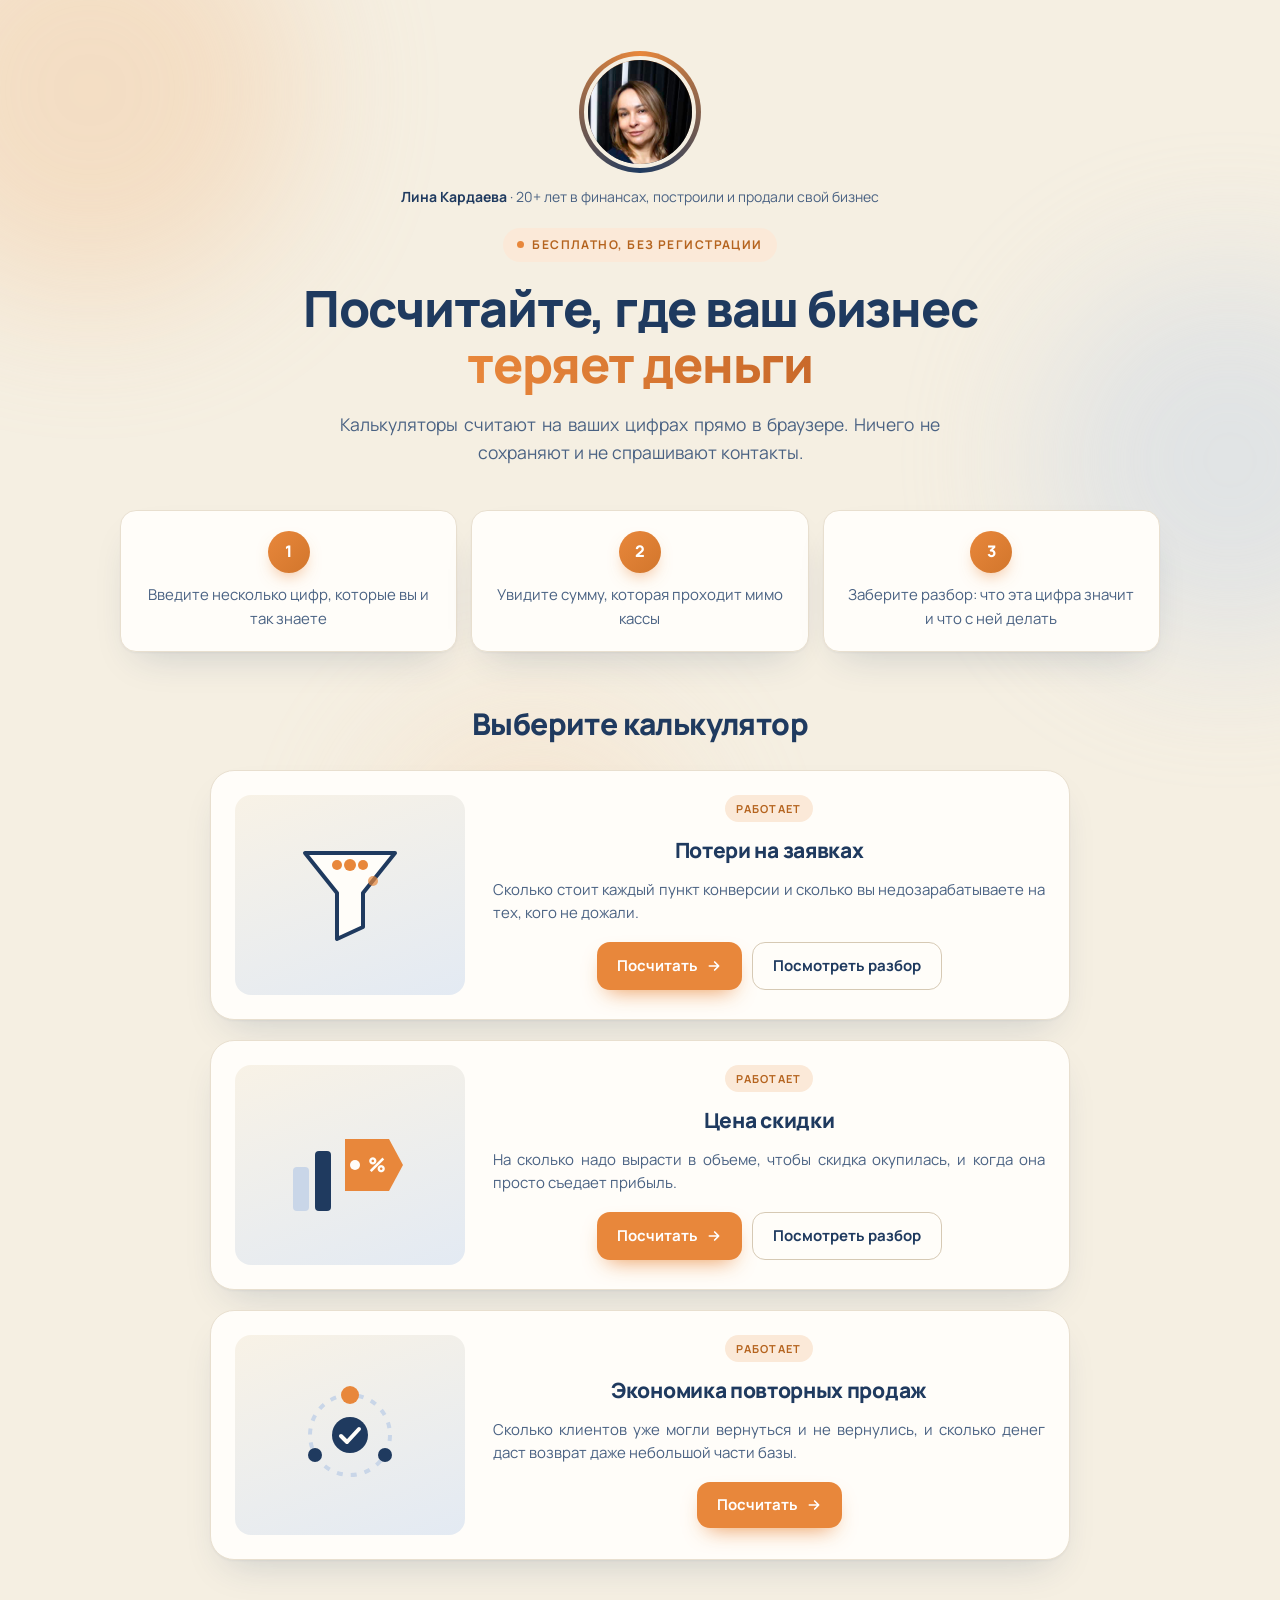
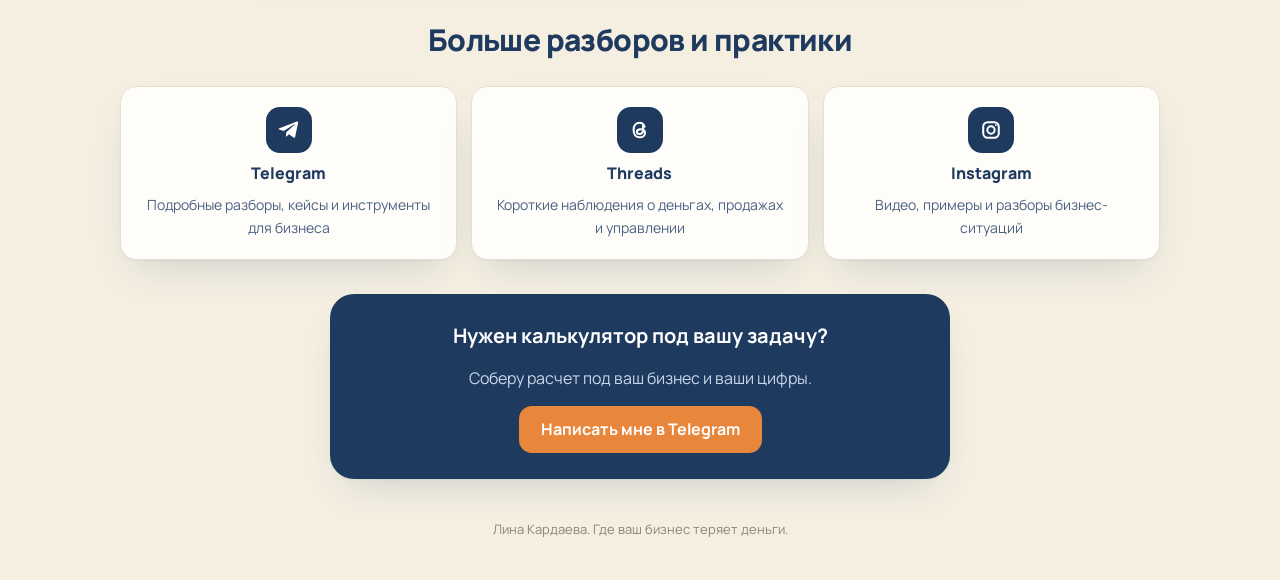
==== commit 517b65d8: "Витрина: новый дизайн и калькулятор №3, запуск 12.10 Co-Authored-By: Claude Opus 5.5 <noreply@anthro" ====
--- a/index.html
+++ b/index.html
@@ -5,201 +5,258 @@
 <meta name="viewport" content="width=device-width, initial-scale=1">
 <title>Калькуляторы для собственника. Лина Кардаева</title>
 <meta name="description" content="Бесплатные калькуляторы: где бизнес теряет деньги и сколько может забрать. Считают в браузере, без регистрации.">
+<link rel="preconnect" href="https://fonts.googleapis.com">
+<link rel="preconnect" href="https://fonts.gstatic.com" crossorigin>
+<link href="https://fonts.googleapis.com/css2?family=Manrope:wght@400;500;600;700;800&display=swap" rel="stylesheet">
 <style>
   :root{
-    --bg:#F0E9DB; --surface:#FFFDF9; --surface-2:#F7F2E7;
-    --blue:#1F3A5F; --blue-soft:#425B7C;
-    --orange:#E8873B; --orange-dark:#D2762C;
-    --body:#3A4252; --mute:#8C8577;
-    --line:#E4DACA; --line-strong:#D6C9B4;
-    --radius:20px; --radius-sm:14px;
+    --bg:#F5EFE2; --surface:#FFFDF9; --surface-2:#F8F2E6;
+    --blue:#1F3A5F; --blue-soft:#4A6283; --blue-tint:#E3EAF3;
+    --orange:#E8873B; --orange-dark:#D2762C; --orange-tint:#FBE9D8;
+    --body:#3A4252; --mute:#8C8577; --line:#E8DFCF; --line-strong:#D6C9B4;
+    --radius:24px; --radius-sm:16px;
+    --shadow:0 1px 2px rgba(31,58,95,.05), 0 18px 40px -18px rgba(31,58,95,.22);
+    --font:"Manrope",-apple-system,BlinkMacSystemFont,"Segoe UI",Roboto,sans-serif;
   }
   *{box-sizing:border-box}
-  html{-webkit-text-size-adjust:100%}
-  body{
-    margin:0; background:var(--bg); color:var(--body);
-    font:16px/1.55 -apple-system,BlinkMacSystemFont,"Segoe UI",Roboto,"Helvetica Neue",sans-serif;
-    -webkit-font-smoothing:antialiased;
-    display:flex; flex-direction:column; justify-content:center;
-    min-height:100vh; min-height:100dvh; padding:40px 20px;
-  }
-  .page{width:100%; max-width:620px; margin:0 auto}
-  .card{
-    background:var(--surface); border:1px solid var(--line); border-radius:var(--radius);
-    padding:36px 34px 32px;
-    box-shadow:0 1px 2px rgba(31,58,95,.04), 0 12px 32px -12px rgba(31,58,95,.10);
-  }
-  .eyebrow{
-    display:inline-block; color:var(--orange); font-weight:700; font-size:11.5px;
-    letter-spacing:.14em; text-transform:uppercase; margin-bottom:14px;
-  }
-  h1{color:var(--blue); font-size:30px; line-height:1.18; letter-spacing:-.015em; margin:0 0 12px; font-weight:700}
-  .sub{color:var(--blue-soft); margin:0 0 22px; font-size:16px; line-height:1.5}
-  .promise{
-    display:flex; gap:11px; align-items:flex-start;
-    background:var(--surface-2); border-radius:var(--radius-sm);
-    padding:13px 15px; margin-bottom:28px;
-    font-size:14.5px; line-height:1.45; color:var(--blue-soft);
-  }
-  .promise i{flex:none; width:7px; height:7px; border-radius:50%; background:var(--orange); margin-top:7px}
-  .field{margin-bottom:18px}
-  .field:last-child{margin-bottom:0}
-  label{display:block; font-size:13.5px; font-weight:600; color:var(--mute); margin-bottom:7px; letter-spacing:.01em}
-  input{
-    width:100%; height:56px; padding:0 16px;
-    font:600 19px/1 -apple-system,BlinkMacSystemFont,"Segoe UI",Roboto,sans-serif;
-    color:var(--blue); background:#fff;
-    border:1.5px solid var(--line-strong); border-radius:var(--radius-sm);
-    outline:none; transition:border-color .15s ease, box-shadow .15s ease;
-    -moz-appearance:textfield;
-  }
-  input::-webkit-outer-spin-button,
-  input::-webkit-inner-spin-button{-webkit-appearance:none; margin:0}
-  input::placeholder{color:#B8AE9C; font-weight:400}
-  input:hover{border-color:#C6B79E}
-  input:focus{border-color:var(--orange); box-shadow:0 0 0 4px rgba(232,135,59,.14)}
-  .out{margin-top:18px}
-  .result-head{background:var(--blue); border-radius:var(--radius); padding:26px 28px; color:#fff; margin-bottom:14px}
-  .conv{font-size:14px; color:#B9C7D9; letter-spacing:.01em}
-  .conv b{display:block; color:#fff; font-size:44px; line-height:1.1; font-weight:700; letter-spacing:-.02em; margin-top:6px}
-  .lost{color:#9FB2C7; font-size:14.5px; margin-top:12px; line-height:1.45}
-  .row{
-    background:var(--surface); border:1px solid var(--line); border-radius:var(--radius-sm);
-    padding:18px 20px; margin-bottom:10px; display:flex; flex-direction:column; gap:3px;
-  }
-  .row .t{font-size:13px; font-weight:600; color:var(--mute); letter-spacing:.02em; text-transform:uppercase}
-  .row .m{font-size:14.5px; color:var(--blue-soft)}
-  .row .y{font-size:27px; font-weight:700; color:var(--orange); line-height:1.15; letter-spacing:-.015em; margin-top:5px}
-  .warn{background:#FBEADC; border:1px solid #F1CFAE; padding:16px 18px; border-radius:var(--radius-sm); color:#8A5A2B; font-size:15px; line-height:1.5}
-  .fine{font-size:13.5px; color:var(--mute); line-height:1.5; margin:16px 2px 0}
-  .act{margin-top:26px}
-  .act h2{font-size:12px; font-weight:700; color:var(--mute); letter-spacing:.14em; text-transform:uppercase; margin:0 0 14px; padding-left:2px}
-  a.btn,button.btn{
-    display:block; width:100%; text-align:center; text-decoration:none; cursor:pointer;
-    padding:17px 20px; border-radius:var(--radius-sm); font-size:16px; font-weight:600;
-    font-family:inherit; margin-bottom:10px; line-height:1.35;
-    border:1.5px solid var(--line-strong); background:var(--surface); color:var(--blue);
-    transition:border-color .15s ease, background .15s ease, transform .12s ease;
-  }
-  a.btn:hover,button.btn:hover{border-color:var(--blue); transform:translateY(-1px)}
-  a.btn.pri,button.btn.pri{background:var(--orange); border-color:var(--orange); color:#fff; box-shadow:0 6px 18px -6px rgba(232,135,59,.55)}
-  a.btn.pri:hover{background:var(--orange-dark); border-color:var(--orange-dark)}
-  .hint{font-size:14px; color:var(--mute); line-height:1.5; margin:-2px 2px 18px}
-  .offer{font-size:15px; color:var(--blue-soft); margin:18px 2px 0; line-height:1.5}
-  .offer a{color:var(--blue); font-weight:600}
-  footer{margin:26px 2px 0; font-size:13px; color:var(--mute)}
-  .hidden{display:none !important}
+  html{-webkit-text-size-adjust:100%; scroll-behavior:smooth}
+  body{margin:0; background:var(--bg); color:var(--body); font:16px/1.6 var(--font);
+    -webkit-font-smoothing:antialiased; overflow-x:hidden; min-height:100dvh}
+  a{color:inherit}
+  h1,h2,h3{text-align:center; color:var(--blue); margin:0}
+  p,.d{text-align:justify; hyphens:auto; -webkit-hyphens:auto}
+
+  /* мягкие подвижные пятна на фоне */
+  .bg{position:fixed; inset:0; z-index:-1; overflow:hidden; pointer-events:none}
+  .bg i{position:absolute; border-radius:50%; filter:blur(70px); opacity:.45; animation:float 22s ease-in-out infinite alternate}
+  .bg i:nth-child(1){width:420px; height:420px; background:#F3C9A0; top:-120px; left:-120px}
+  .bg i:nth-child(2){width:380px; height:380px; background:#C9D6E8; top:30%; right:-140px; animation-duration:26s}
+  .bg i:nth-child(3){width:300px; height:300px; background:#F6D9BC; bottom:-120px; left:30%; animation-duration:30s}
+  @keyframes float{to{transform:translate(60px,40px) scale(1.12)}}
+
+  .page{max-width:1080px; margin:0 auto; padding:56px 20px 40px}
+
+  /* шапка */
+  .hero{max-width:720px; margin:0 auto 44px; display:flex; flex-direction:column; align-items:center}
+  .ava{position:relative; width:112px; height:112px; margin-bottom:18px}
+  .ava::before{content:""; position:absolute; inset:-5px; border-radius:50%;
+    background:conic-gradient(var(--orange),var(--blue),var(--orange)); animation:spin 9s linear infinite}
+  .ava img{position:relative; width:100%; height:100%; border-radius:50%; object-fit:cover; border:4px solid var(--bg); display:block}
+  @keyframes spin{to{transform:rotate(1turn)}}
+  .who{font-size:14px; color:var(--blue-soft); text-align:center; margin-bottom:20px}
+  .who b{color:var(--blue); font-weight:700}
+  .pill{display:inline-flex; align-items:center; gap:8px; background:var(--orange-tint); color:#B5641F;
+    font-size:12px; font-weight:700; letter-spacing:.12em; text-transform:uppercase; padding:7px 14px; border-radius:999px; margin-bottom:18px}
+  .pill::before{content:""; width:7px; height:7px; border-radius:50%; background:var(--orange); animation:pulse 2s ease-out infinite}
+  @keyframes pulse{0%{box-shadow:0 0 0 0 rgba(232,135,59,.6)}100%{box-shadow:0 0 0 10px rgba(232,135,59,0)}}
+  h1{font-size:clamp(30px,5.2vw,50px); line-height:1.12; letter-spacing:-.025em; font-weight:800; margin-bottom:18px}
+  h1 span{background:linear-gradient(90deg,var(--orange),#C9692A); -webkit-background-clip:text; background-clip:text; color:transparent}
+  .lead{font-size:17.5px; color:var(--blue-soft); max-width:600px; text-align-last:center; margin:0}
+
+  /* шаги */
+  .steps{display:grid; gap:14px; margin:0 0 48px; padding:0; list-style:none}
+  .steps li{background:var(--surface); border:1px solid var(--line); border-radius:var(--radius-sm); padding:20px 22px;
+    display:flex; flex-direction:column; align-items:center; gap:10px; box-shadow:var(--shadow)}
+  .num{width:42px; height:42px; border-radius:50%; display:grid; place-items:center; font-weight:800; color:#fff;
+    background:linear-gradient(135deg,var(--orange),var(--orange-dark)); box-shadow:0 8px 18px -8px rgba(232,135,59,.8)}
+  .steps p{margin:0; font-size:15px; color:var(--blue-soft); text-align:center}
+
+  /* карточки калькуляторов */
+  .sec-title{font-size:clamp(22px,3vw,30px); font-weight:800; letter-spacing:-.02em; margin-bottom:22px}
+  .grid{display:grid; gap:20px}
+  .tile{position:relative; background:var(--surface); border:1px solid var(--line); border-radius:var(--radius);
+    padding:26px 24px 24px; box-shadow:var(--shadow); display:flex; flex-direction:column; align-items:center;
+    transition:transform .25s ease-out, box-shadow .25s ease-out}
+  .tile:hover{transform:translateY(-6px); box-shadow:0 2px 4px rgba(31,58,95,.06), 0 28px 50px -20px rgba(31,58,95,.32)}
+  .art{width:100%; height:150px; border-radius:var(--radius-sm); margin-bottom:18px; display:grid; place-items:center;
+    background:linear-gradient(160deg,var(--surface-2),var(--blue-tint))}
+  .art svg{width:150px; height:120px; overflow:visible}
+  .tag{font-size:11px; font-weight:700; letter-spacing:.12em; text-transform:uppercase; padding:5px 11px; border-radius:999px;
+    background:var(--orange-tint); color:#B5641F; margin-bottom:12px}
+  .tile h3{font-size:21px; font-weight:800; letter-spacing:-.015em; margin-bottom:10px}
+  .tile .d{font-size:15px; color:var(--blue-soft); line-height:1.55; margin:0 0 20px; flex:1; width:100%}
+  .acts{display:flex; flex-wrap:wrap; justify-content:center; gap:10px; width:100%}
+  .acts a{display:inline-flex; align-items:center; justify-content:center; gap:8px; min-height:46px; padding:11px 20px;
+    border-radius:13px; font-size:15px; font-weight:700; text-decoration:none; transition:transform .2s ease-out, background-color .2s ease-out, border-color .2s ease-out}
+  .acts a.go{background:var(--orange); color:#fff; box-shadow:0 10px 22px -10px rgba(232,135,59,.9)}
+  .acts a.go:hover{background:var(--orange-dark); transform:translateY(-2px)}
+  .acts a.go svg{transition:transform .2s ease-out}
+  .acts a.go:hover svg{transform:translateX(3px)}
+  .acts a.more{background:var(--surface); color:var(--blue); border:1.5px solid var(--line-strong)}
+  .acts a.more:hover{border-color:var(--blue); transform:translateY(-2px)}
+  a:focus-visible{outline:3px solid var(--orange); outline-offset:3px}
+
+  /* анимации иллюстраций */
+  .drop{animation:drop 2.6s ease-in infinite}
+  .drop:nth-of-type(2){animation-delay:.85s}
+  .drop:nth-of-type(3){animation-delay:1.7s}
+  @keyframes drop{0%{transform:translateY(-18px); opacity:0}15%{opacity:1}70%{transform:translateY(58px); opacity:1}100%{transform:translateY(70px); opacity:0}}
+  .leak{animation:leak 2.6s ease-in infinite 1.3s}
+  @keyframes leak{0%,40%{transform:translate(0,0); opacity:0}50%{opacity:1}100%{transform:translate(34px,30px); opacity:0}}
+  .tagsvg{transform-origin:75px 60px; animation:swing 3.2s ease-in-out infinite}
+  @keyframes swing{0%,100%{transform:rotate(-6deg)}50%{transform:rotate(6deg)}}
+  .bar{transform-origin:bottom; animation:grow 3.2s ease-in-out infinite}
+  .bar:nth-of-type(2){animation-delay:.4s}
+  @keyframes grow{0%,100%{transform:scaleY(.55)}50%{transform:scaleY(1)}}
+  .orbit{transform-origin:75px 60px; animation:spin 7s linear infinite}
+
+  /* соцсети */
+  .more-sec{margin-top:56px}
+  .soc{display:grid; gap:14px}
+  .soc a{display:flex; flex-direction:column; align-items:center; gap:8px; text-decoration:none; background:var(--surface);
+    border:1px solid var(--line); border-radius:var(--radius-sm); padding:20px; box-shadow:var(--shadow); transition:transform .2s ease-out}
+  .soc a:hover{transform:translateY(-4px)}
+  .ico{width:46px; height:46px; border-radius:14px; display:grid; place-items:center; background:var(--blue); color:#fff}
+  .soc .n{font-weight:800; color:var(--blue); font-size:16px}
+  .soc .d{font-size:14px; color:var(--blue-soft); margin:0; text-align:center}
+  .offer{margin:34px auto 0; max-width:620px; background:var(--blue); color:#fff; border-radius:var(--radius); padding:26px 26px;
+    display:flex; flex-direction:column; align-items:center; gap:14px; box-shadow:var(--shadow)}
+  .offer h3{color:#fff; font-size:20px}
+  .offer p{margin:0; color:#C9D6E8; text-align-last:center}
+  .offer a{display:inline-flex; min-height:46px; align-items:center; padding:11px 22px; border-radius:13px; background:var(--orange);
+    color:#fff; font-weight:700; text-decoration:none; transition:transform .2s ease-out}
+  .offer a:hover{transform:translateY(-2px)}
+  footer{text-align:center; margin-top:40px; font-size:13px; color:var(--mute)}
+
+  /* появление при прокрутке */
+  .reveal{opacity:0; transform:translateY(24px); transition:opacity .6s ease-out, transform .6s ease-out}
+  .reveal.in{opacity:1; transform:none}
+
+  @media (min-width:768px){
+    .steps{grid-template-columns:repeat(3,1fr)}
+    .soc{grid-template-columns:repeat(3,1fr)}
+  }
+  @media (min-width:768px){
+    .grid{max-width:860px; margin:0 auto}
+    .tile{display:grid; grid-template-columns:230px 1fr; grid-template-rows:auto auto auto 1fr auto; column-gap:28px; align-items:start; padding:24px}
+    .art{grid-row:1/6; height:100%; min-height:200px; margin:0}
+    .tile .tag{justify-self:center}
+    .tile .d{margin-bottom:18px}
+  }
   @media (max-width:560px){
-    body{padding:22px 16px; justify-content:flex-start}
-    .card{padding:26px 20px 24px; border-radius:18px}
-    h1{font-size:25px}
-    .sub{font-size:15.5px}
-    .promise{padding:12px 14px; font-size:14px; margin-bottom:24px}
-    .result-head{padding:22px 20px}
-    .conv b{font-size:38px}
-    .row{padding:16px 18px}
-    .row .y{font-size:24px}
-    a.btn,button.btn{padding:16px 18px; font-size:15.5px}
-  }
-
-  /* витрина */
-  .grid{display:grid; gap:12px; margin-top:4px}
-  .tile{
-    display:block; text-decoration:none; background:var(--surface);
-    border:1px solid var(--line); border-radius:var(--radius-sm);
-    padding:20px 22px; transition:border-color .15s ease, transform .12s ease;
-  }
-  .tile.soon{opacity:.62}
-  .tag{
-    display:inline-block; font-size:11px; font-weight:700; letter-spacing:.1em;
-    text-transform:uppercase; padding:4px 9px; border-radius:999px; margin-bottom:10px;
-  }
-  .tag.live{background:#FBEADC; color:#B96A22}
-  .tag.soon{background:#EFE8DA; color:var(--mute)}
-  .tile .t{font-size:19px; font-weight:700; color:var(--blue); letter-spacing:-.01em; margin-bottom:5px}
-  .tile .d{font-size:14.5px; color:var(--blue-soft); line-height:1.45}
-  .tile .acts{display:flex; flex-wrap:wrap; gap:8px; margin-top:13px}
-  .tile .acts a{
-    display:inline-block; text-decoration:none; padding:10px 15px; border-radius:11px;
-    font-size:14.5px; font-weight:600; line-height:1.3;
-    transition:border-color .15s ease, background .15s ease, transform .12s ease;
-  }
-  .tile .acts a.go{background:var(--orange); color:#fff; border:1.5px solid var(--orange)}
-  .tile .acts a.go:hover{background:var(--orange-dark); border-color:var(--orange-dark); transform:translateY(-1px)}
-  .tile .acts a.more{background:var(--surface); color:var(--blue); border:1.5px solid var(--line-strong)}
-  .tile .acts a.more:hover{border-color:var(--blue); transform:translateY(-1px)}
-  .soc{display:grid; gap:10px; margin-bottom:6px}
-  .soc a{
-    display:block; text-decoration:none; background:var(--surface); border:1.5px solid var(--line-strong);
-    border-radius:var(--radius-sm); padding:14px 18px; transition:border-color .15s ease, transform .12s ease;
-  }
-  .soc a:hover{border-color:var(--blue); transform:translateY(-1px)}
-  .soc .n{font-size:15.5px; font-weight:700; color:var(--blue)}
-  .soc .d{font-size:14px; color:var(--blue-soft); line-height:1.45; margin-top:2px}
-  .steps{margin:0 0 26px; padding:0; list-style:none}
-  .steps li{
-    display:flex; gap:11px; align-items:flex-start;
-    font-size:14.5px; color:var(--blue-soft); line-height:1.45; margin-bottom:8px;
-  }
-  .steps b{flex:none; color:var(--orange); font-weight:700; min-width:18px}
+    .page{padding:34px 16px 30px}
+    .hero{margin-bottom:34px}
+    .lead{font-size:16px}
+    .tile{padding:22px 18px 20px}
+  }
+  @media (prefers-reduced-motion:reduce){
+    *,*::before{animation:none !important; transition:none !important}
+    .reveal{opacity:1; transform:none}
+  }
 </style>
 </head>
 <body>
-
-<div class="page">
-
-  <div class="card">
-    <div class="eyebrow">Бесплатно, без регистрации</div>
-    <h1>Посчитайте, где ваш бизнес теряет деньги</h1>
-    <p class="sub">Калькуляторы считают на ваших цифрах прямо в браузере. Ничего не сохраняют и не спрашивают контакты.</p>
-
-    <ul class="steps">
-      <li><b>01</b><span>Введите несколько цифр, которые вы и так знаете</span></li>
-      <li><b>02</b><span>Увидите сумму, которая проходит мимо кассы</span></li>
-      <li><b>03</b><span>Заберите разбор: что эта цифра значит и что с ней делать</span></li>
-    </ul>
-
-    <div class="grid">
-      <div class="tile">
-        <span class="tag live">Работает</span>
-        <div class="t">Потери на заявках</div>
-        <div class="d">Сколько стоит каждый пункт конверсии и сколько вы недозарабатываете на тех, кого не дожали.</div>
-        <div class="acts">
-          <a class="go" id="tile-zayavki" href="zayavki/">Посчитать</a>
-          <a class="more" href="https://t.me/linakardaeva/67">Посмотреть разбор</a>
-        </div>
-      </div>
-
-      <div class="tile">
-        <span class="tag live">Работает</span>
-        <div class="t">Цена скидки</div>
-        <div class="d">На сколько надо вырасти в объеме, чтобы скидка окупилась, и когда она просто съедает прибыль.</div>
-        <div class="acts">
-          <a class="go" id="tile-skidka" href="skidka/">Посчитать</a>
-        </div>
-      </div>
-
-      <div class="tile soon">
-        <span class="tag soon">Скоро</span>
-        <div class="t">Экономика повторных продаж</div>
-        <div class="d">Сколько приносит клиент, который вернулся, и во что обходится тот, кто ушел навсегда.</div>
-      </div>
+<div class="bg" aria-hidden="true"><i></i><i></i><i></i></div>
+
+<main class="page">
+
+  <header class="hero">
+    <div class="ava"><img src="img/lina.jpg" alt="Лина Кардаева" width="112" height="112"></div>
+    <div class="who"><b>Лина Кардаева</b> · 20+ лет в финансах, построили и продали свой бизнес</div>
+    <div class="pill">Бесплатно, без регистрации</div>
+    <h1>Посчитайте, где ваш бизнес <span>теряет деньги</span></h1>
+    <p class="lead">Калькуляторы считают на ваших цифрах прямо в браузере. Ничего не сохраняют и не спрашивают контакты.</p>
+  </header>
+
+  <ol class="steps">
+    <li class="reveal"><span class="num">1</span><p>Введите несколько цифр, которые вы и так знаете</p></li>
+    <li class="reveal"><span class="num">2</span><p>Увидите сумму, которая проходит мимо кассы</p></li>
+    <li class="reveal"><span class="num">3</span><p>Заберите разбор: что эта цифра значит и что с ней делать</p></li>
+  </ol>
+
+  <h2 class="sec-title reveal">Выберите калькулятор</h2>
+  <div class="grid">
+
+    <article class="tile reveal">
+      <div class="art" aria-hidden="true">
+        <svg viewBox="0 0 150 120">
+          <path d="M30 18h90l-32 40v34l-26 12V58z" fill="#FFFDF9" stroke="#1F3A5F" stroke-width="4" stroke-linejoin="round"/>
+          <circle class="drop" cx="75" cy="30" r="6" fill="#E8873B"/>
+          <circle class="drop" cx="62" cy="30" r="5" fill="#E8873B"/>
+          <circle class="drop" cx="88" cy="30" r="5" fill="#E8873B"/>
+          <circle class="leak" cx="98" cy="46" r="5" fill="#E8873B" opacity=".7"/>
+        </svg>
+      </div>
+      <span class="tag">Работает</span>
+      <h3>Потери на заявках</h3>
+      <p class="d">Сколько стоит каждый пункт конверсии и сколько вы недозарабатываете на тех, кого не дожали.</p>
+      <div class="acts">
+        <a class="go" id="tile-zayavki" href="zayavki/">Посчитать <svg width="16" height="16" viewBox="0 0 24 24" fill="none" stroke="currentColor" stroke-width="2.5" stroke-linecap="round" stroke-linejoin="round"><path d="M5 12h14M13 6l6 6-6 6"/></svg></a>
+        <a class="more" href="https://t.me/linakardaeva/67">Посмотреть разбор</a>
+      </div>
+    </article>
+
+    <article class="tile reveal">
+      <div class="art" aria-hidden="true">
+        <svg viewBox="0 0 150 120">
+          <rect class="bar" x="18" y="62" width="16" height="44" rx="4" fill="#C9D6E8"/>
+          <rect class="bar" x="40" y="46" width="16" height="60" rx="4" fill="#1F3A5F"/>
+          <g class="tagsvg">
+            <path d="M70 34h44l14 26-14 26H70z" fill="#E8873B"/>
+            <circle cx="80" cy="60" r="5" fill="#FFFDF9"/>
+            <text x="102" y="67" text-anchor="middle" font-family="Manrope,sans-serif" font-weight="800" font-size="20" fill="#FFFDF9">%</text>
+          </g>
+        </svg>
+      </div>
+      <span class="tag">Работает</span>
+      <h3>Цена скидки</h3>
+      <p class="d">На сколько надо вырасти в объеме, чтобы скидка окупилась, и когда она просто съедает прибыль.</p>
+      <div class="acts">
+        <a class="go" id="tile-skidka" href="skidka/">Посчитать <svg width="16" height="16" viewBox="0 0 24 24" fill="none" stroke="currentColor" stroke-width="2.5" stroke-linecap="round" stroke-linejoin="round"><path d="M5 12h14M13 6l6 6-6 6"/></svg></a>
+        <a class="more" href="https://t.me/linakardaeva/69">Посмотреть разбор</a>
+      </div>
+    </article>
+
+    <article class="tile reveal">
+      <div class="art" aria-hidden="true">
+        <svg viewBox="0 0 150 120">
+          <circle cx="75" cy="60" r="40" fill="none" stroke="#C9D6E8" stroke-width="4" stroke-dasharray="6 8"/>
+          <g class="orbit">
+            <circle cx="75" cy="20" r="9" fill="#E8873B"/>
+            <circle cx="40" cy="80" r="7" fill="#1F3A5F"/>
+            <circle cx="110" cy="80" r="7" fill="#1F3A5F"/>
+          </g>
+          <circle cx="75" cy="60" r="18" fill="#1F3A5F"/>
+          <path d="M66 61l6 6 12-13" fill="none" stroke="#FFFDF9" stroke-width="4" stroke-linecap="round" stroke-linejoin="round"/>
+        </svg>
+      </div>
+      <span class="tag">Работает</span>
+      <h3>Экономика повторных продаж</h3>
+      <p class="d">Сколько клиентов уже могли вернуться и не вернулись, и сколько денег даст возврат даже небольшой части базы.</p>
+      <div class="acts">
+        <a class="go" id="tile-povtornye" href="povtornye-prodazhi/">Посчитать <svg width="16" height="16" viewBox="0 0 24 24" fill="none" stroke="currentColor" stroke-width="2.5" stroke-linecap="round" stroke-linejoin="round"><path d="M5 12h14M13 6l6 6-6 6"/></svg></a>
+        <!-- RAZBOR-3: ссылка на пост-разбор ставится после выхода поста 12.10 -->
+      </div>
+    </article>
+
+  </div>
+
+  <section class="more-sec">
+    <h2 class="sec-title reveal">Больше разборов и практики</h2>
+    <div class="soc">
+      <a class="reveal" href="https://t.me/linakardaeva">
+        <span class="ico"><svg width="22" height="22" viewBox="0 0 24 24" fill="currentColor"><path d="M21.9 4.3 18.7 19.4c-.2 1-.9 1.3-1.8.8l-4.9-3.6-2.4 2.3c-.3.3-.5.5-1 .5l.4-5 9.1-8.2c.4-.4-.1-.6-.6-.2L6.2 13 1.4 11.5c-1-.3-1-1 .2-1.5L20.6 2.7c.9-.3 1.6.2 1.3 1.6z"/></svg></span>
+        <span class="n">Telegram</span><p class="d">Подробные разборы, кейсы и инструменты для бизнеса</p>
+      </a>
+      <a class="reveal" href="https://www.threads.com/@lina_kardaeva">
+        <span class="ico"><svg width="22" height="22" viewBox="0 0 24 24" fill="none" stroke="currentColor" stroke-width="2.2" stroke-linecap="round"><path d="M17 8.5C16.2 5.6 14 4 11.6 4 7.5 4 5 7.4 5 12s2.5 8 6.6 8c3.3 0 5.9-2 5.9-4.8 0-2.6-2.2-4-5-4-2.4 0-3.9 1.2-3.9 2.8 0 1.4 1.2 2.4 2.9 2.4 2.6 0 4-2 4-5.6 0-1.2-.2-2.2-.5-3"/></svg></span>
+        <span class="n">Threads</span><p class="d">Короткие наблюдения о деньгах, продажах и управлении</p>
+      </a>
+      <a class="reveal" href="https://www.instagram.com/lina_kardaeva/">
+        <span class="ico"><svg width="22" height="22" viewBox="0 0 24 24" fill="none" stroke="currentColor" stroke-width="2.2"><rect x="3.5" y="3.5" width="17" height="17" rx="5"/><circle cx="12" cy="12" r="4"/><circle cx="17.3" cy="6.7" r="1" fill="currentColor" stroke="none"/></svg></span>
+        <span class="n">Instagram</span><p class="d">Видео, примеры и разборы бизнес-ситуаций</p>
+      </a>
     </div>
-  </div>
-
-  <div class="act">
-    <h2>Больше разборов и практики</h2>
-    <div class="soc">
-      <a href="https://t.me/linakardaeva"><div class="n">Telegram</div><div class="d">Подробные разборы, кейсы и инструменты для бизнеса</div></a>
-      <a href="https://www.threads.com/@lina_kardaeva"><div class="n">Threads</div><div class="d">Короткие наблюдения о деньгах, продажах и управлении</div></a>
-      <a href="https://www.instagram.com/lina_kardaeva/"><div class="n">Instagram</div><div class="d">Видео, примеры и разборы бизнес-ситуаций</div></a>
+
+    <div class="offer reveal">
+      <h3>Нужен калькулятор под вашу задачу?</h3>
+      <p>Соберу расчет под ваш бизнес и ваши цифры.</p>
+      <a href="https://t.me/Lina_kardaeva">Написать мне в Telegram</a>
     </div>
-    <p class="offer">Нужен калькулятор под вашу задачу: <a href="https://t.me/Lina_kardaeva">напишите мне в Telegram</a>.</p>
-  </div>
+  </section>
 
   <footer>Лина Кардаева. Где ваш бизнес теряет деньги.</footer>
-
-</div>
+</main>
 
 <script>
 (function(){
@@ -227,13 +284,22 @@
 
   var suffix=pass.toString();
   if(suffix){
-    ['tile-zayavki','tile-skidka'].forEach(function(id){
+    ['tile-zayavki','tile-skidka','tile-povtornye'].forEach(function(id){
       var a=document.getElementById(id);
       if(a){ a.href=a.getAttribute('href')+'?'+suffix; }
     });
   }
+
+  // Плавное появление блоков при прокрутке.
+  var items=document.querySelectorAll('.reveal');
+  if(!('IntersectionObserver' in window)){ items.forEach(function(el){ el.classList.add('in'); }); return; }
+  var io=new IntersectionObserver(function(entries){
+    entries.forEach(function(e){
+      if(e.isIntersecting){ e.target.classList.add('in'); io.unobserve(e.target); }
+    });
+  },{threshold:.12});
+  items.forEach(function(el,i){ el.style.transitionDelay=(i%3)*90+'ms'; io.observe(el); });
 })();
 </script>
-
 </body>
 </html>
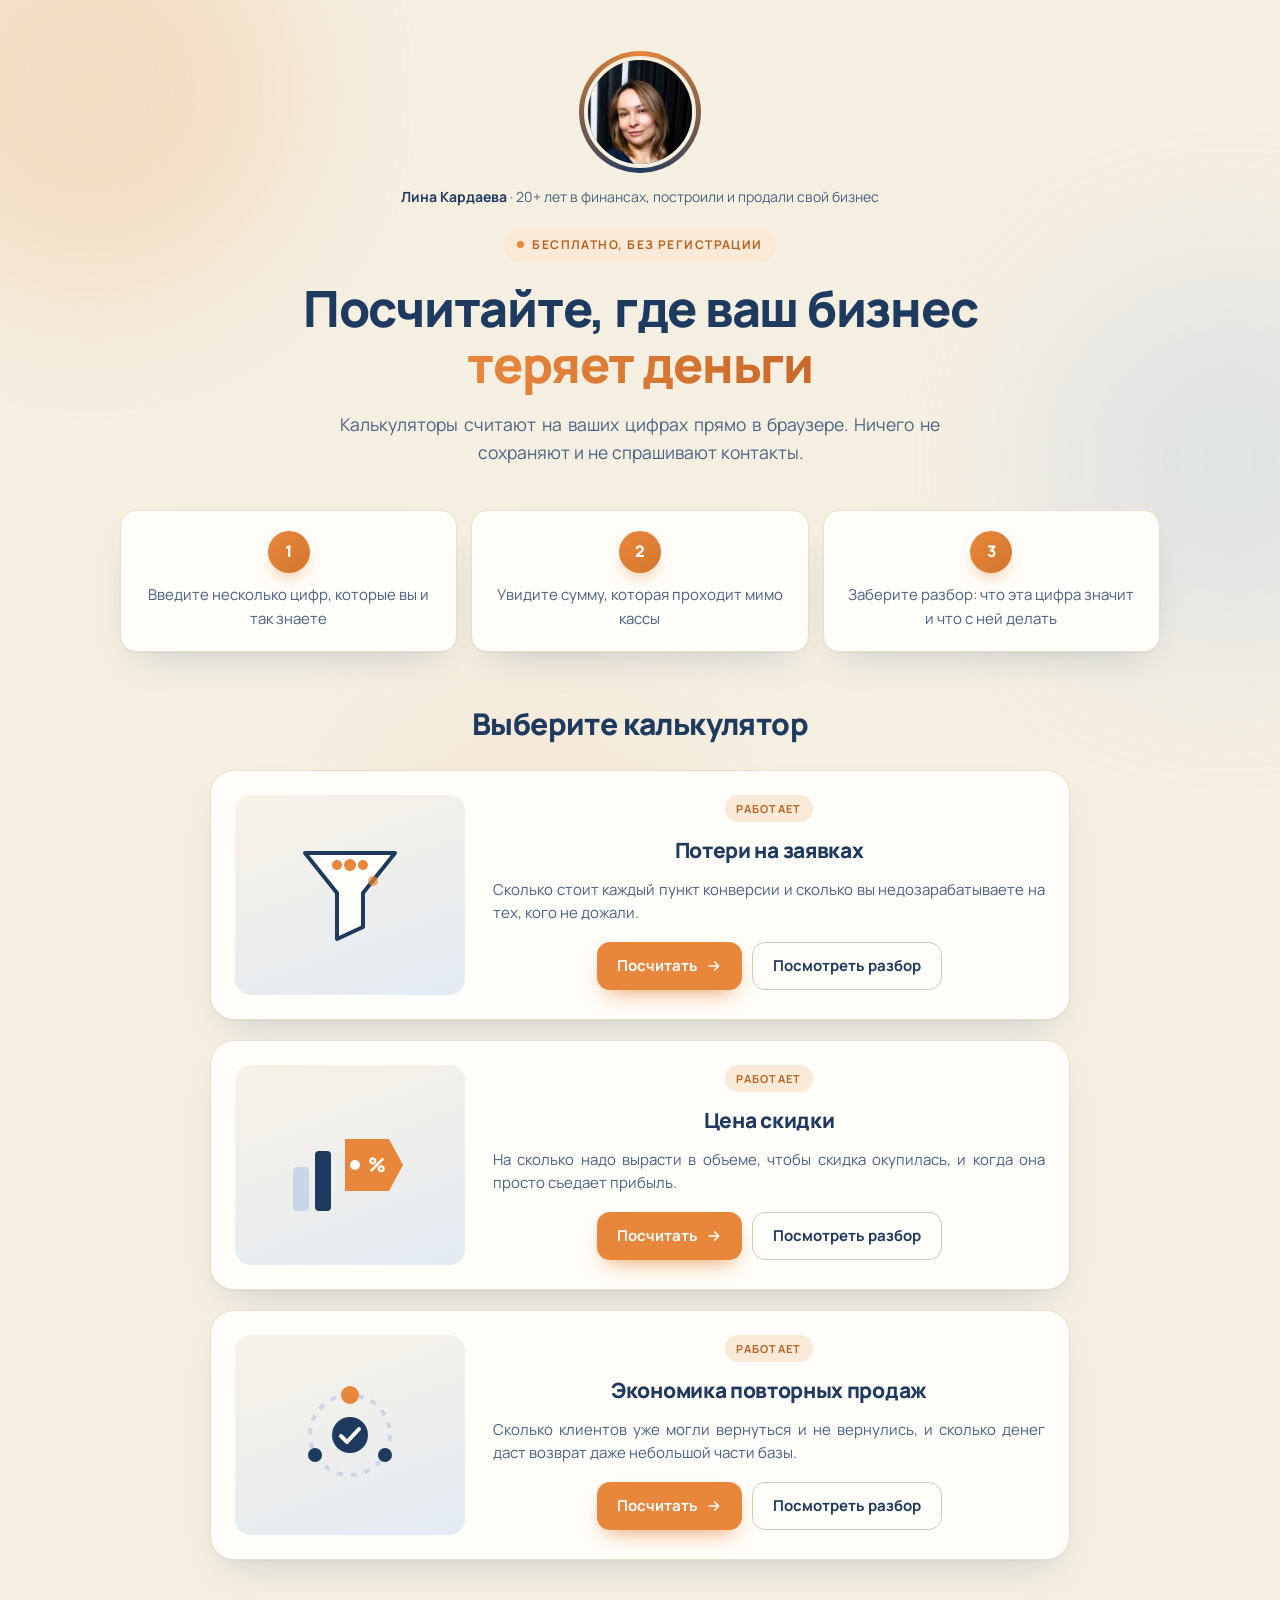
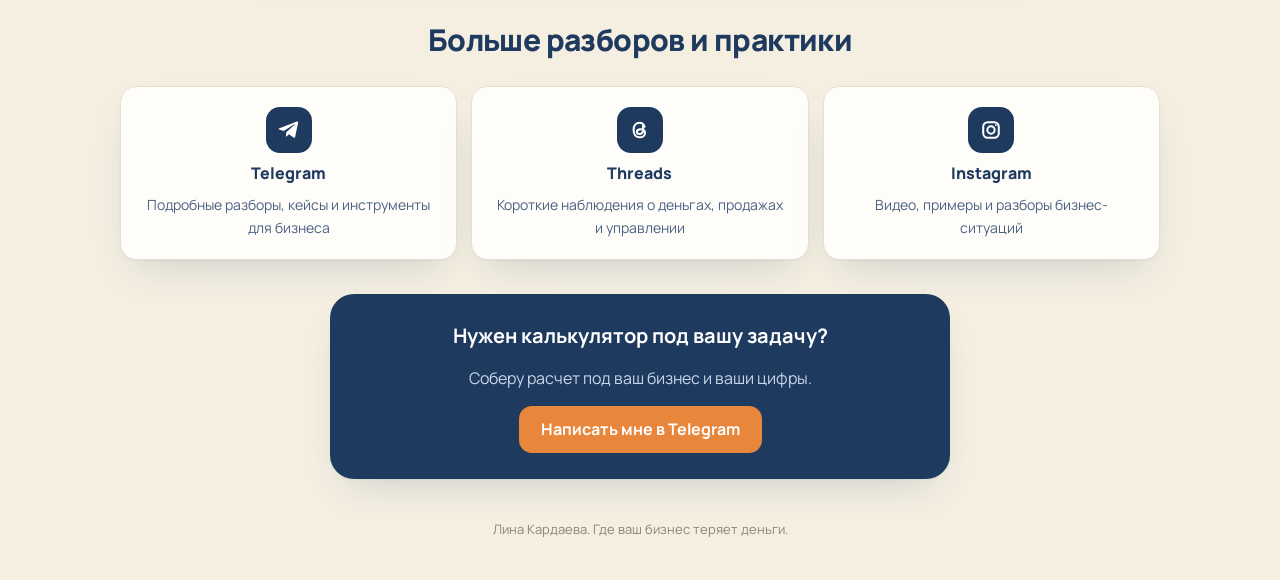
==== commit f7db2d80: "Калькулятор №3 и витрина: ссылка на разбор t.me/linakardaeva/88 Co-Authored-By: Claude Opus 5.5 <nor" ====
--- a/index.html
+++ b/index.html
@@ -225,7 +225,7 @@
       <p class="d">Сколько клиентов уже могли вернуться и не вернулись, и сколько денег даст возврат даже небольшой части базы.</p>
       <div class="acts">
         <a class="go" id="tile-povtornye" href="povtornye-prodazhi/">Посчитать <svg width="16" height="16" viewBox="0 0 24 24" fill="none" stroke="currentColor" stroke-width="2.5" stroke-linecap="round" stroke-linejoin="round"><path d="M5 12h14M13 6l6 6-6 6"/></svg></a>
-        <!-- RAZBOR-3: ссылка на пост-разбор ставится после выхода поста 12.10 -->
+        <a class="more" href="https://t.me/linakardaeva/88">Посмотреть разбор</a>
       </div>
     </article>
 
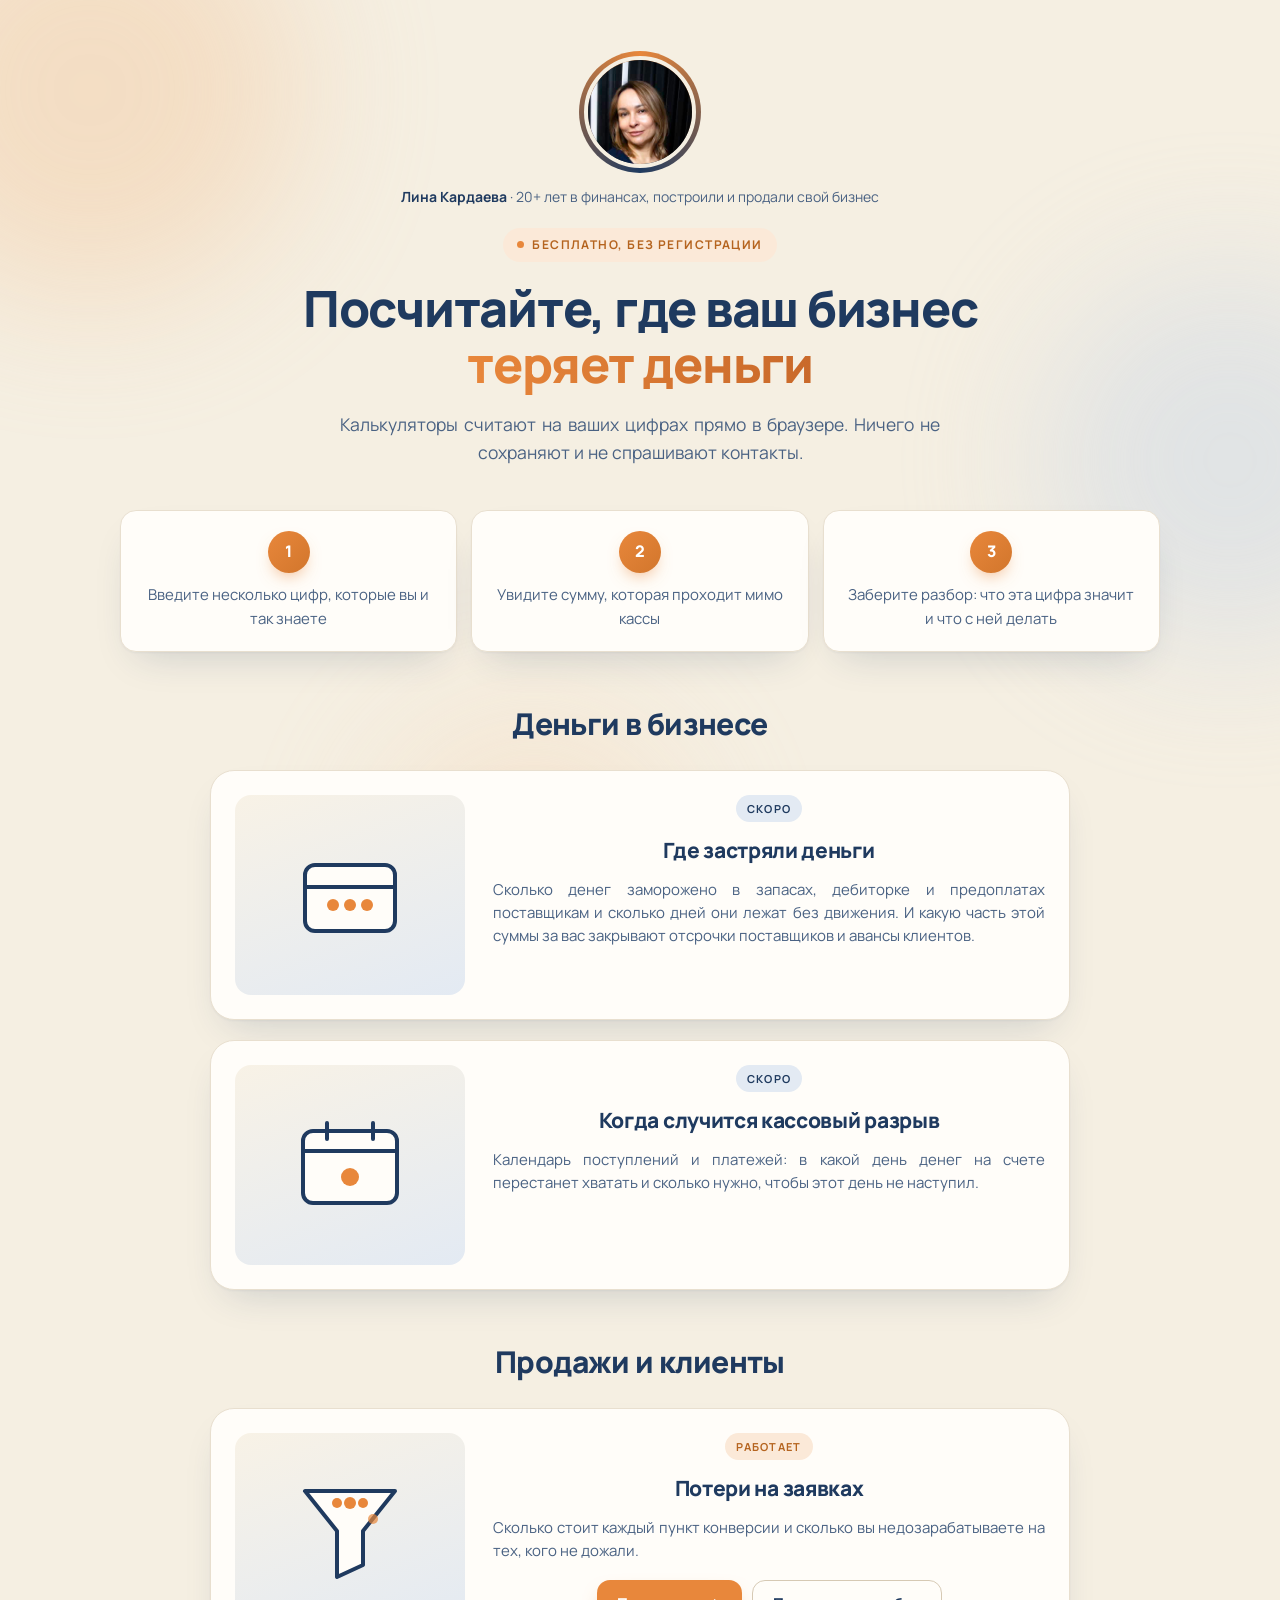
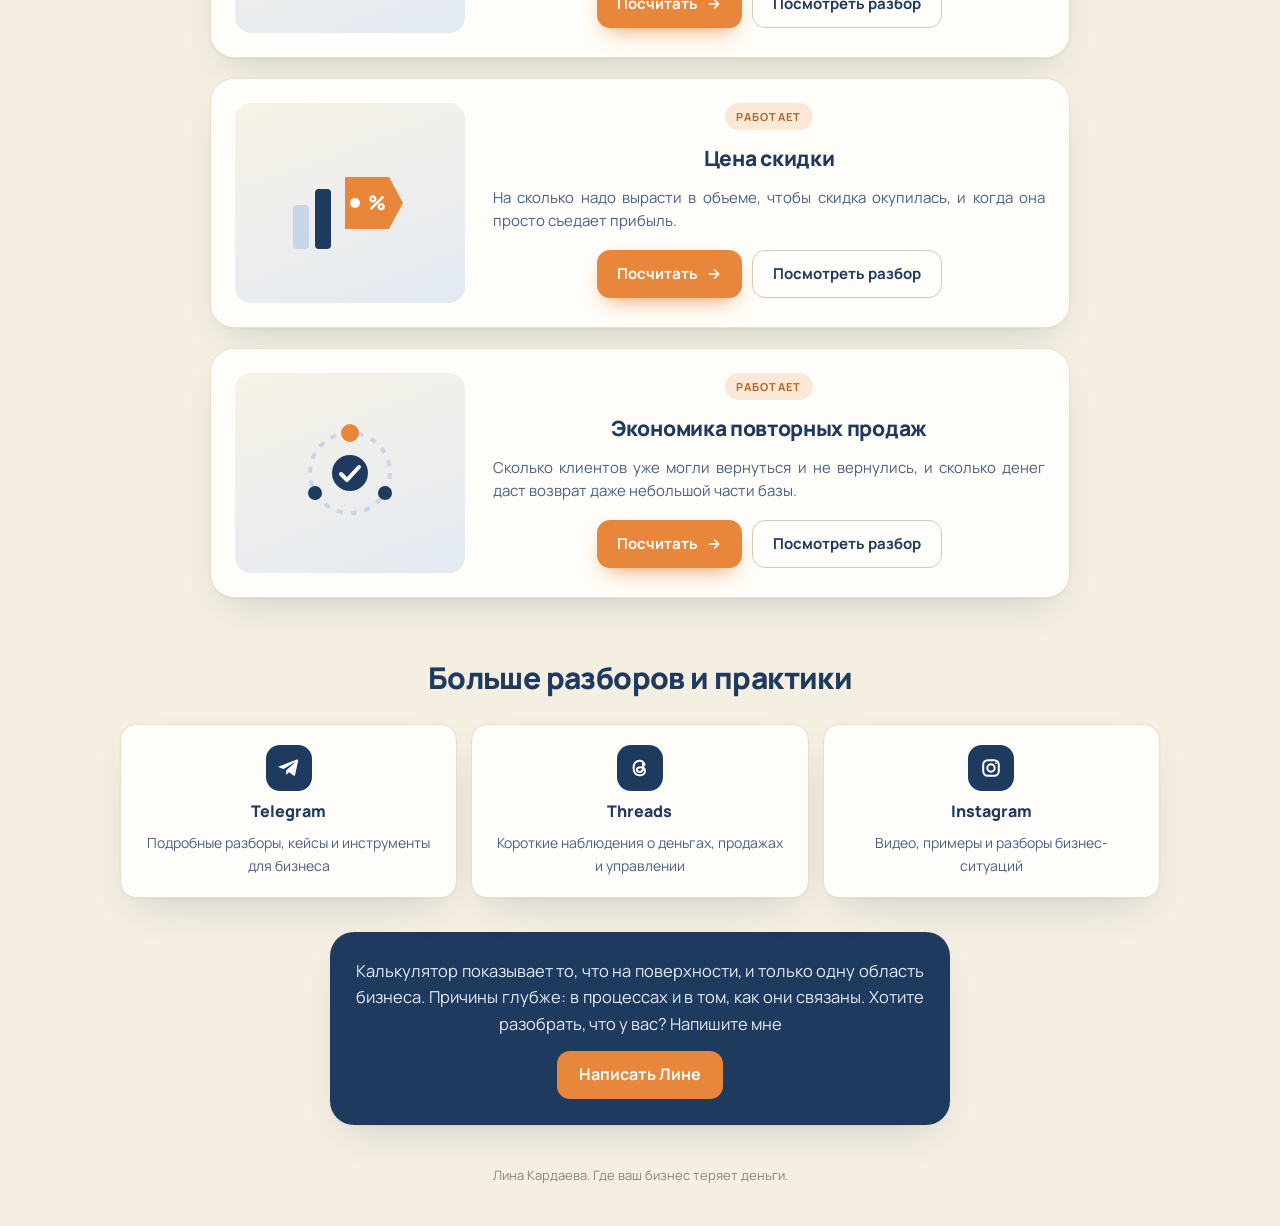
==== commit a7b0a72b: "Витрина: разделы «Деньги в бизнесе» (№4, №5 скоро) и «Продажи и клиенты», новый текст над кнопкой «Н" ====
--- a/index.html
+++ b/index.html
@@ -112,7 +112,10 @@
   .offer{margin:34px auto 0; max-width:620px; background:var(--blue); color:#fff; border-radius:var(--radius); padding:26px 26px;
     display:flex; flex-direction:column; align-items:center; gap:14px; box-shadow:var(--shadow)}
   .offer h3{color:#fff; font-size:20px}
-  .offer p{margin:0; color:#C9D6E8; text-align-last:center}
+  .offer p{margin:0; color:#E3EAF3; font-size:16.5px; text-align-last:center}
+  .sec-gap{margin-top:48px}
+  .tile.soon .tag{background:var(--blue-tint); color:var(--blue)}
+  .tile.soon .d{margin-bottom:0}
   .offer a{display:inline-flex; min-height:46px; align-items:center; padding:11px 22px; border-radius:13px; background:var(--orange);
     color:#fff; font-weight:700; text-decoration:none; transition:transform .2s ease-out}
   .offer a:hover{transform:translateY(-2px)}
@@ -164,7 +167,40 @@
     <li class="reveal"><span class="num">3</span><p>Заберите разбор: что эта цифра значит и что с ней делать</p></li>
   </ol>
 
-  <h2 class="sec-title reveal">Выберите калькулятор</h2>
+  <h2 class="sec-title reveal">Деньги в бизнесе</h2>
+  <div class="grid">
+
+    <article class="tile reveal soon">
+      <div class="art" aria-hidden="true">
+        <svg viewBox="0 0 150 120">
+          <rect x="30" y="30" width="90" height="66" rx="10" fill="#FFFDF9" stroke="#1F3A5F" stroke-width="4"/>
+          <path d="M30 52h90" stroke="#1F3A5F" stroke-width="4"/>
+          <circle cx="58" cy="70" r="6" fill="#E8873B"/>
+          <circle cx="75" cy="70" r="6" fill="#E8873B"/>
+          <circle cx="92" cy="70" r="6" fill="#E8873B"/>
+        </svg>
+      </div>
+      <span class="tag">Скоро</span>
+      <h3>Где застряли деньги</h3>
+      <p class="d">Сколько денег заморожено в запасах, дебиторке и предоплатах поставщикам и сколько дней они лежат без движения. И какую часть этой суммы за вас закрывают отсрочки поставщиков и авансы клиентов.</p>
+    </article>
+
+    <article class="tile reveal soon">
+      <div class="art" aria-hidden="true">
+        <svg viewBox="0 0 150 120">
+          <rect x="28" y="26" width="94" height="72" rx="10" fill="#FFFDF9" stroke="#1F3A5F" stroke-width="4"/>
+          <path d="M28 46h94M52 18v16M98 18v16" stroke="#1F3A5F" stroke-width="4" stroke-linecap="round"/>
+          <circle cx="75" cy="72" r="9" fill="#E8873B"/>
+        </svg>
+      </div>
+      <span class="tag">Скоро</span>
+      <h3>Когда случится кассовый разрыв</h3>
+      <p class="d">Календарь поступлений и платежей: в какой день денег на счете перестанет хватать и сколько нужно, чтобы этот день не наступил.</p>
+    </article>
+
+  </div>
+
+  <h2 class="sec-title reveal sec-gap">Продажи и клиенты</h2>
   <div class="grid">
 
     <article class="tile reveal">
@@ -249,9 +285,8 @@
     </div>
 
     <div class="offer reveal">
-      <h3>Нужен калькулятор под вашу задачу?</h3>
-      <p>Соберу расчет под ваш бизнес и ваши цифры.</p>
-      <a href="https://t.me/Lina_kardaeva">Написать мне в Telegram</a>
+      <p>Калькулятор показывает то, что на поверхности, и только одну область бизнеса. Причины глубже: в процессах и в том, как они связаны. Хотите разобрать, что у вас? Напишите мне</p>
+      <a href="https://t.me/Lina_kardaeva">Написать Лине</a>
     </div>
   </section>
 
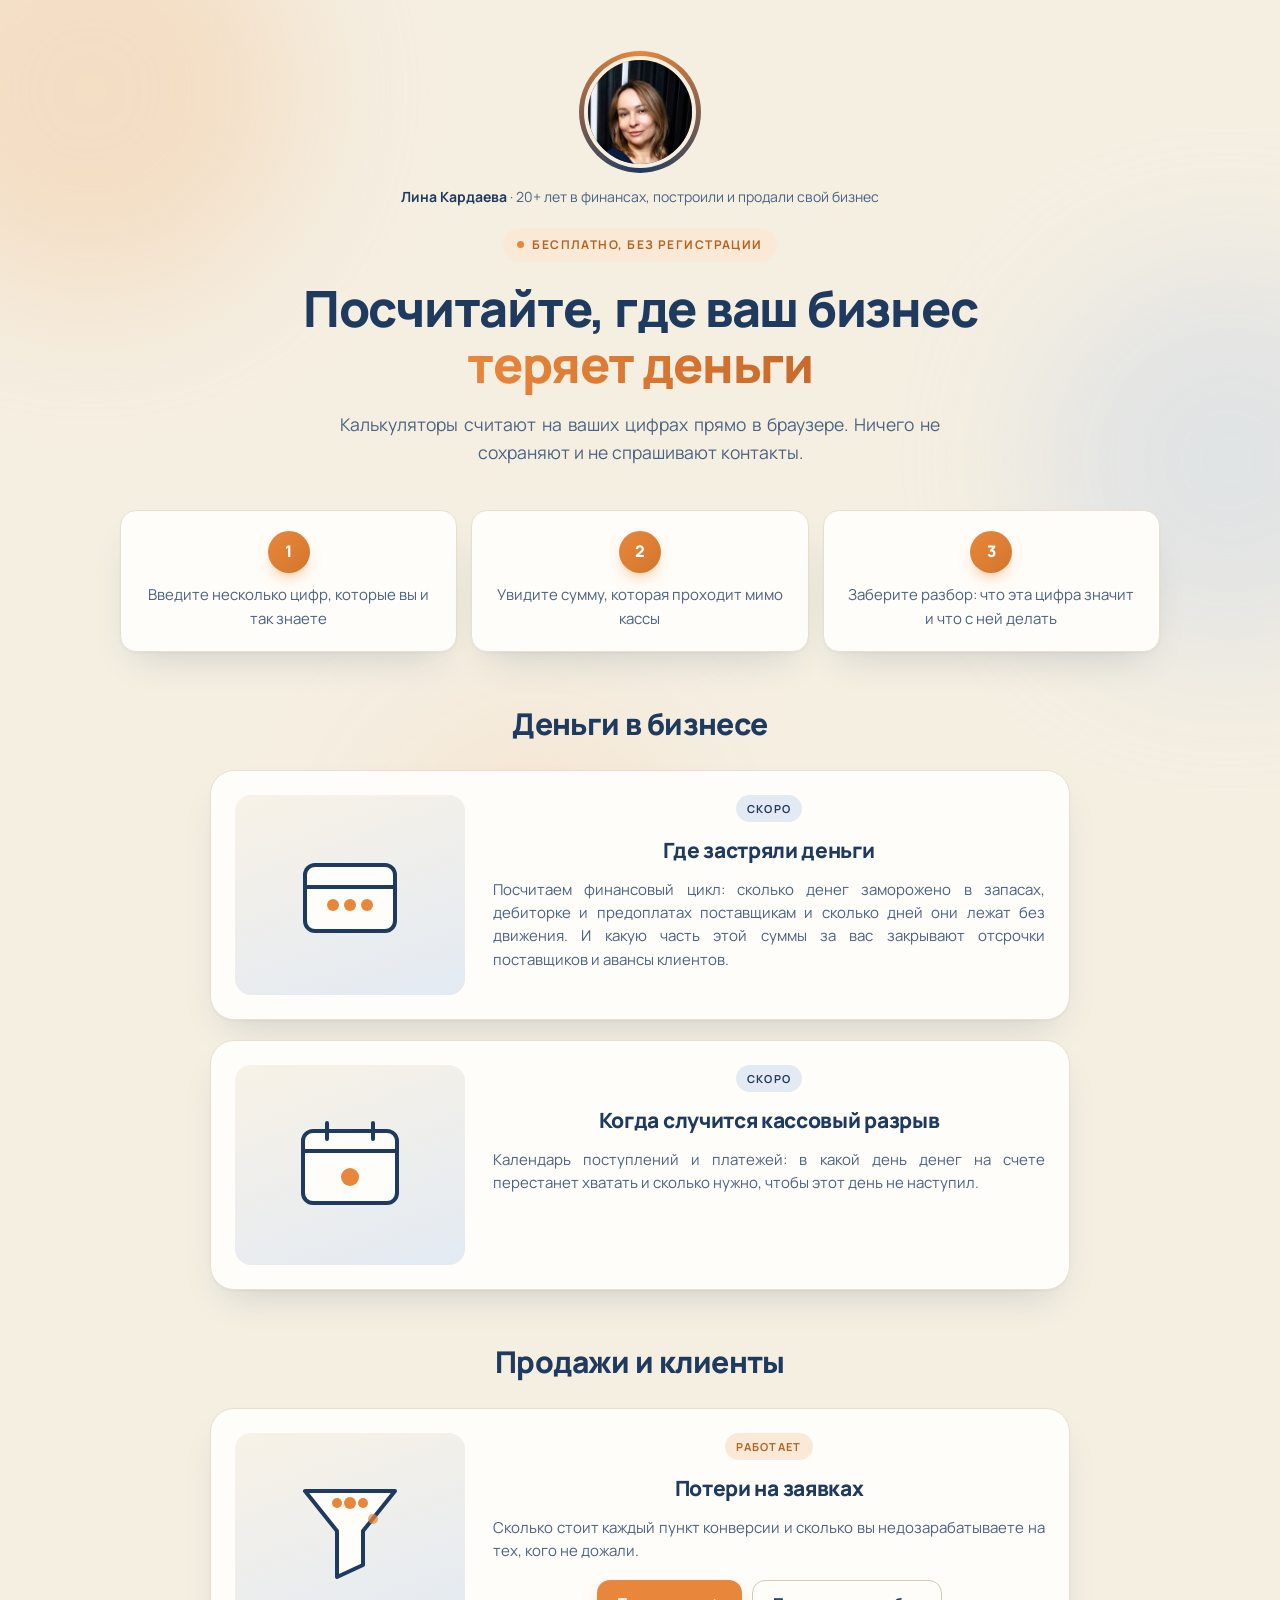
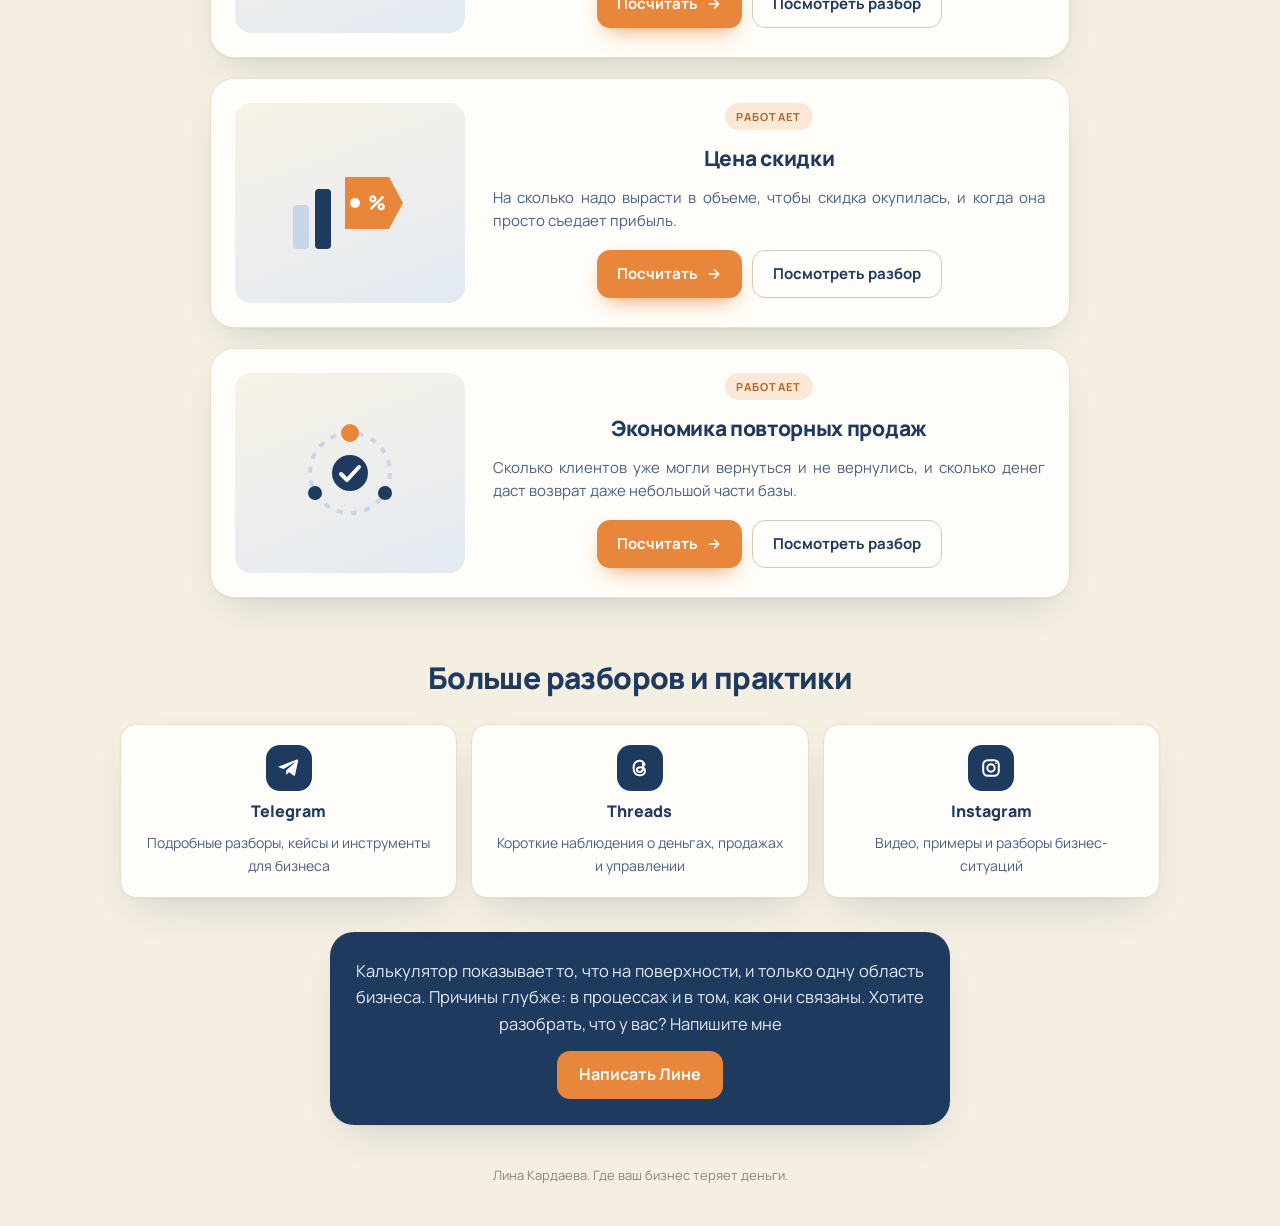
==== commit dd613885: "Витрина: карточка №4 начинается с «Посчитаем финансовый цикл» (правка Лины 13.10) Co-Authored-By: Cl" ====
--- a/index.html
+++ b/index.html
@@ -182,7 +182,7 @@
       </div>
       <span class="tag">Скоро</span>
       <h3>Где застряли деньги</h3>
-      <p class="d">Сколько денег заморожено в запасах, дебиторке и предоплатах поставщикам и сколько дней они лежат без движения. И какую часть этой суммы за вас закрывают отсрочки поставщиков и авансы клиентов.</p>
+      <p class="d">Посчитаем финансовый цикл: сколько денег заморожено в запасах, дебиторке и предоплатах поставщикам и сколько дней они лежат без движения. И какую часть этой суммы за вас закрывают отсрочки поставщиков и авансы клиентов.</p>
     </article>
 
     <article class="tile reveal soon">
